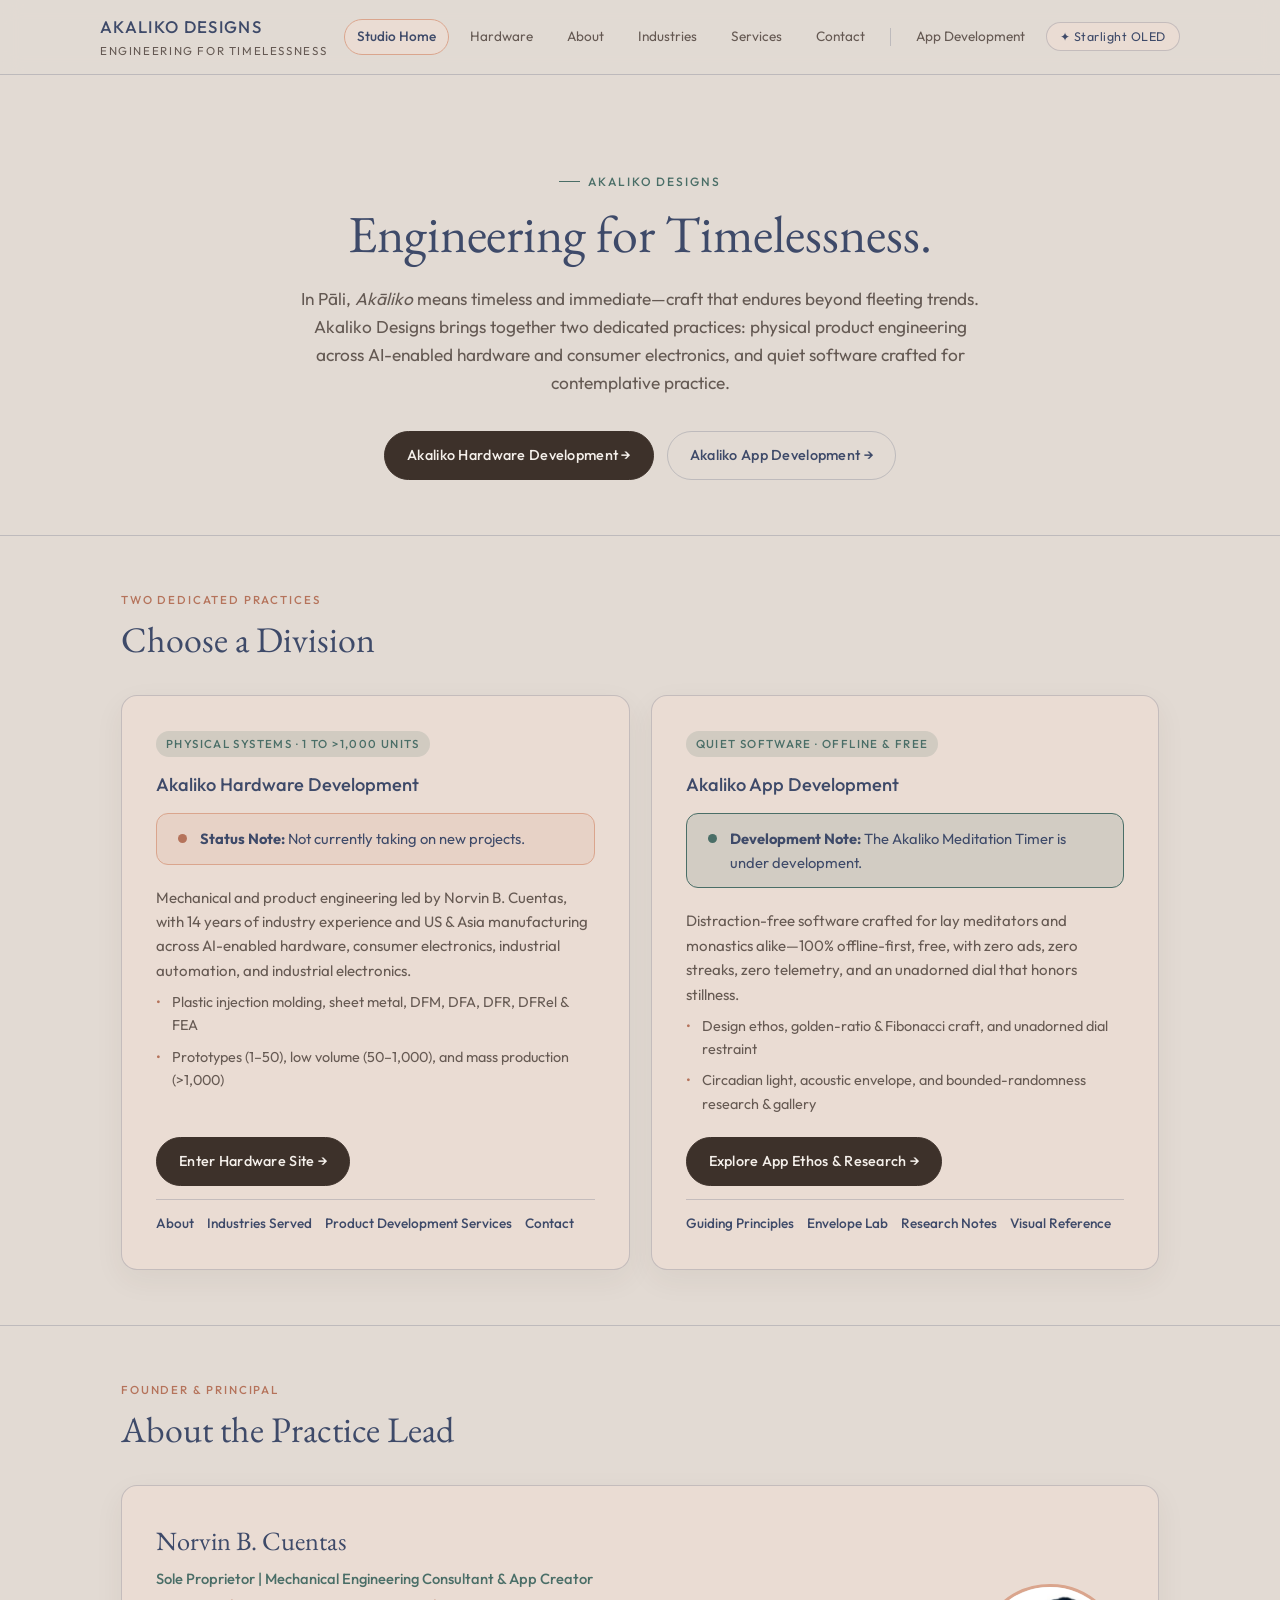
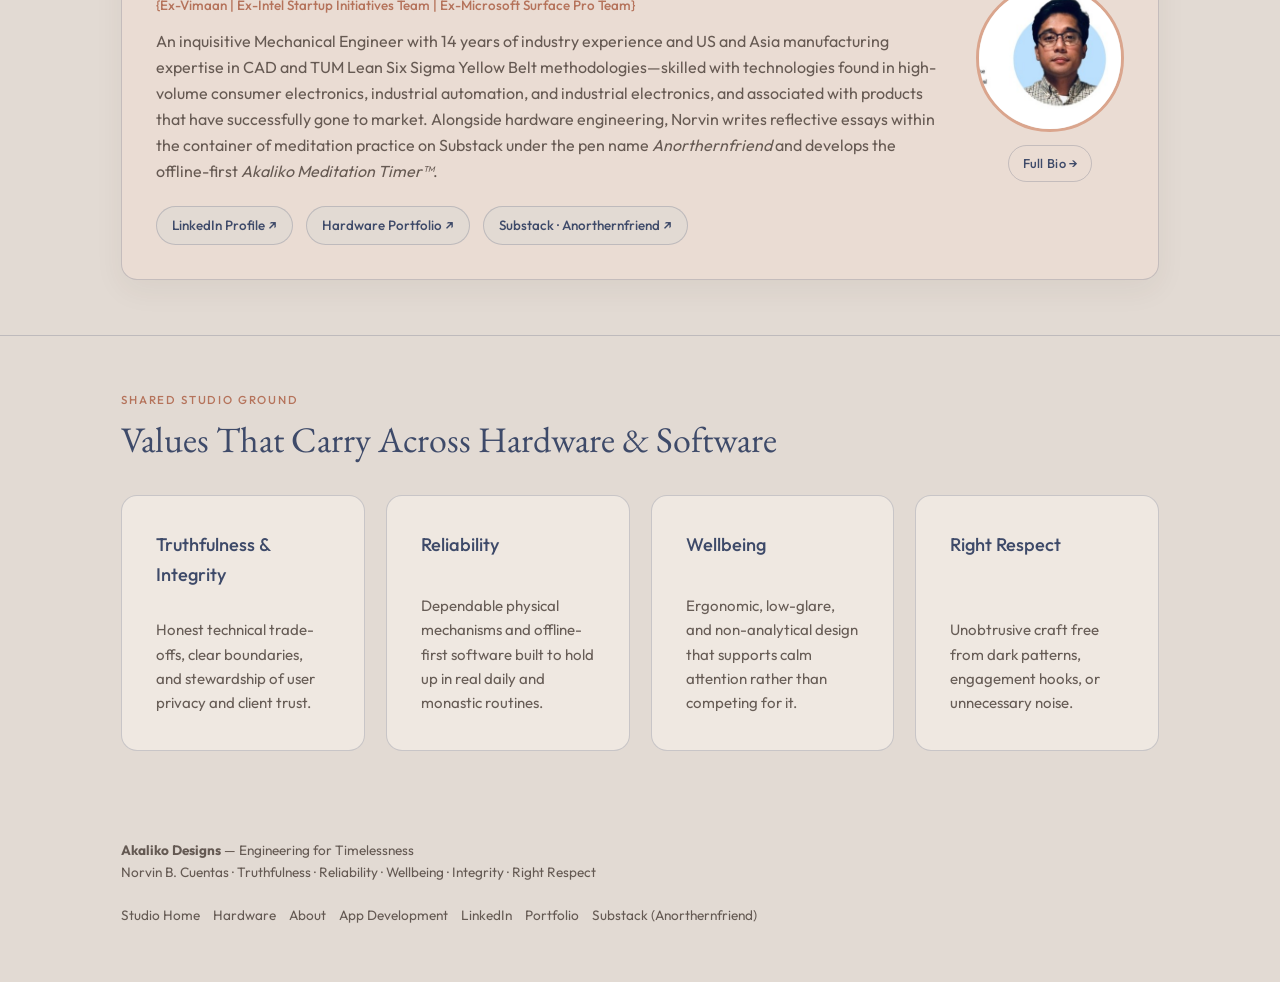
==== index.html @ cd1378cc "Initial Akaliko Designs website (v3)" ====
<!DOCTYPE html>
<html lang="en">
<head>
  <meta charset="UTF-8">
  <meta name="viewport" content="width=device-width, initial-scale=1.0">
  <title>Akaliko Designs — Engineering for Timelessness</title>
  <meta name="description" content="Akaliko Designs studio gateway by Norvin B. Cuentas: Hardware Development (not currently taking on new projects) and App Development (the Akaliko Meditation Timer is under development).">
  <link rel="preconnect" href="https://fonts.googleapis.com">
  <link rel="preconnect" href="https://fonts.gstatic.com" crossorigin>
  <link href="https://fonts.googleapis.com/css2?family=EB+Garamond:ital,wght@0,400;0,500;1,400&family=Outfit:wght@300;400;500;600&display=swap" rel="stylesheet">
  <style>
/* Akaliko Designs — Unified Stylesheet (Zion & Patagonia + Starlight OLED) */
:root {
  --phi: 1.618;
  --s1: 8px;
  --s2: 13px;
  --s3: 21px;
  --s4: 34px;
  --s5: 55px;
  --s6: 89px;
  --bg: #E2DAD3;
  --surface: #EADCD3;
  --surface-alt: #EFE8E1;
  --fg: #3D312A;
  --ink: #3E4A69;
  --muted: rgba(61, 49, 42, 0.76);
  --line: rgba(62, 74, 105, 0.22);
  --accent-warm: #DAA58D;
  --accent-warm-deep: #B5735B;
  --accent-cool: #4A6E67;
  --accent-cool-soft: #8BC7BD;
  --btn-bg: #3D312A;
  --btn-fg: #F4EFEA;
  --shadow: 0 10px 30px rgba(61, 49, 42, 0.06);
  --font-sans: "Outfit", -apple-system, BlinkMacSystemFont, "Segoe UI", Roboto, sans-serif;
  --font-serif: "EB Garamond", Georgia, serif;
}

html[data-theme="starlight"] {
  --bg: #000000;
  --surface: #0A0A0A;
  --surface-alt: #111111;
  --fg: #D8D8D8;
  --ink: #F2F2F2;
  --muted: #9A9A9A;
  --line: #262626;
  --accent-warm: #DAA58D;
  --accent-warm-deep: #E6B5A0;
  --accent-cool: #8BC7BD;
  --accent-cool-soft: #8BC7BD;
  --btn-bg: #F2F2F2;
  --btn-fg: #000000;
  --shadow: 0 10px 30px rgba(0, 0, 0, 0.65);
}

* { box-sizing: border-box; }
html { scroll-behavior: smooth; }
body {
  margin: 0;
  background: var(--bg);
  color: var(--fg);
  font-family: var(--font-sans);
  line-height: 1.618;
  transition: background-color 0.35s ease, color 0.35s ease;
  -webkit-font-smoothing: antialiased;
}

a { color: inherit; text-decoration: none; }

.container {
  max-width: 1080px;
  margin: 0 auto;
  padding: 0 var(--s3);
}

header.site-header {
  position: sticky;
  top: 0;
  z-index: 50;
  background: color-mix(in srgb, var(--bg) 90%, transparent);
  backdrop-filter: blur(10px);
  border-bottom: 1px solid var(--line);
}

.header-inner {
  display: flex;
  flex-wrap: wrap;
  align-items: center;
  justify-content: space-between;
  gap: var(--s2);
  padding: var(--s2) 0;
}

.brand-group {
  display: flex;
  flex-direction: column;
  gap: 2px;
}

.brand-title {
  font-size: 1.05rem;
  font-weight: 500;
  letter-spacing: 0.08em;
  text-transform: uppercase;
  color: var(--ink);
}

.brand-sub {
  font-size: 0.72rem;
  letter-spacing: 0.14em;
  text-transform: uppercase;
  color: var(--muted);
}

nav.primary-nav {
  display: flex;
  flex-wrap: wrap;
  align-items: center;
  gap: var(--s1);
}

nav.primary-nav a {
  font-size: 0.85rem;
  padding: 6px 12px;
  border-radius: 999px;
  color: var(--muted);
  border: 1px solid transparent;
  transition: all 0.2s ease;
}

nav.primary-nav a:hover {
  color: var(--ink);
  border-color: var(--line);
}

nav.primary-nav a.active {
  color: var(--ink);
  background: var(--surface);
  border-color: var(--accent-warm);
  font-weight: 500;
}

.nav-divider {
  width: 1px;
  height: 18px;
  background: var(--line);
  margin: 0 4px;
}

.theme-toggle {
  display: inline-flex;
  align-items: center;
  gap: 6px;
  background: var(--surface);
  color: var(--ink);
  border: 1px solid var(--line);
  border-radius: 999px;
  padding: 6px 13px;
  font-family: inherit;
  font-size: 0.78rem;
  letter-spacing: 0.04em;
  cursor: pointer;
  transition: border-color 0.2s ease, background-color 0.2s ease;
}

.theme-toggle:hover {
  border-color: var(--accent-warm);
}

.status-banner {
  display: flex;
  align-items: flex-start;
  gap: var(--s2);
  padding: var(--s2) var(--s3);
  border-radius: 12px;
  background: color-mix(in srgb, var(--accent-warm) 18%, var(--surface));
  border: 1px solid var(--accent-warm);
  color: var(--ink);
  font-size: 0.92rem;
  margin-bottom: var(--s3);
}

.status-banner.cool {
  background: color-mix(in srgb, var(--accent-cool) 15%, var(--surface));
  border-color: var(--accent-cool);
}

.status-dot {
  width: 9px;
  height: 9px;
  border-radius: 50%;
  background: var(--accent-warm-deep);
  margin-top: 7px;
  flex: 0 0 auto;
}

.status-banner.cool .status-dot {
  background: var(--accent-cool);
}

.hero {
  padding: var(--s5) 0 var(--s4);
  border-bottom: 1px solid var(--line);
}

.hero-centered {
  padding: var(--s6) 0 var(--s5);
  border-bottom: 1px solid var(--line);
  text-align: center;
}

.hero-centered .eyebrow { justify-content: center; }
.hero-centered h1 { margin-left: auto; margin-right: auto; max-width: 24ch; }
.hero-centered .lead { margin-left: auto; margin-right: auto; }
.hero-centered .cta-row { justify-content: center; }

.eyebrow {
  display: inline-flex;
  align-items: center;
  gap: 8px;
  font-size: 0.75rem;
  letter-spacing: 0.16em;
  text-transform: uppercase;
  color: var(--accent-cool);
  margin-bottom: var(--s2);
  font-weight: 500;
}

.eyebrow::before {
  content: "";
  width: 21px;
  height: 1px;
  background: var(--accent-cool);
}

h1 {
  font-family: var(--font-serif);
  font-weight: 400;
  font-size: clamp(2.1rem, 4.4vw, 3.25rem);
  line-height: 1.15;
  color: var(--ink);
  margin: 0 0 var(--s3);
  max-width: 22ch;
}

.lead {
  font-size: 1.08rem;
  color: var(--muted);
  max-width: 64ch;
  margin: 0 0 var(--s4);
}

.cta-row {
  display: flex;
  flex-wrap: wrap;
  gap: var(--s2);
  align-items: center;
}

.btn {
  display: inline-flex;
  align-items: center;
  gap: 8px;
  padding: 12px 22px;
  border-radius: 999px;
  font-size: 0.9rem;
  font-weight: 500;
  letter-spacing: 0.02em;
  border: 1px solid var(--btn-bg);
  background: var(--btn-bg);
  color: var(--btn-fg);
  cursor: pointer;
  transition: transform 0.15s ease, opacity 0.2s ease;
}

.btn:hover { opacity: 0.9; transform: translateY(-1px); }

.btn.secondary {
  background: transparent;
  color: var(--ink);
  border-color: var(--line);
}

.btn.secondary:hover {
  border-color: var(--accent-warm);
  background: var(--surface);
}

.btn.small {
  padding: 7px 14px;
  font-size: 0.8rem;
}

section.band {
  padding: var(--s5) 0;
  border-bottom: 1px solid var(--line);
}

.section-header {
  display: flex;
  flex-direction: column;
  gap: var(--s1);
  margin-bottom: var(--s4);
}

.section-kicker {
  font-size: 0.72rem;
  letter-spacing: 0.16em;
  text-transform: uppercase;
  color: var(--accent-warm-deep);
  font-weight: 500;
}

h2 {
  font-family: var(--font-serif);
  font-weight: 400;
  font-size: clamp(1.65rem, 3vw, 2.25rem);
  line-height: 1.2;
  color: var(--ink);
  margin: 0;
}

h3 {
  font-size: 1.14rem;
  font-weight: 500;
  color: var(--ink);
  margin: 0 0 var(--s1);
}

.grid-2 { display: grid; grid-template-columns: repeat(auto-fit, minmax(300px, 1fr)); gap: var(--s3); }
.grid-3 { display: grid; grid-template-columns: repeat(auto-fit, minmax(260px, 1fr)); gap: var(--s3); }
.grid-4 { display: grid; grid-template-columns: repeat(auto-fit, minmax(220px, 1fr)); gap: var(--s3); }

.card {
  background: var(--surface);
  border: 1px solid var(--line);
  border-radius: 16px;
  padding: var(--s4);
  box-shadow: var(--shadow);
  display: flex;
  flex-direction: column;
  justify-content: space-between;
  gap: var(--s3);
}

.card.subtle {
  background: var(--surface-alt);
  box-shadow: none;
}

.card p {
  margin: 0;
  color: var(--muted);
  font-size: 0.94rem;
}

.card-links {
  display: flex;
  flex-wrap: wrap;
  gap: var(--s2);
  padding-top: var(--s2);
  border-top: 1px solid var(--line);
  font-size: 0.85rem;
}

.card-links a {
  color: var(--ink);
  font-weight: 500;
}

.card-links a:hover {
  color: var(--accent-warm-deep);
  text-decoration: underline;
  text-underline-offset: 3px;
}

.filter-bar {
  display: flex;
  flex-wrap: wrap;
  gap: var(--s1);
  margin-bottom: var(--s3);
}

.filter-btn {
  background: var(--surface);
  color: var(--muted);
  border: 1px solid var(--line);
  border-radius: 999px;
  padding: 7px 15px;
  font-family: inherit;
  font-size: 0.82rem;
  cursor: pointer;
  transition: all 0.2s ease;
}

.filter-btn.active, .filter-btn:hover {
  color: var(--ink);
  border-color: var(--accent-warm);
  background: var(--surface-alt);
  font-weight: 500;
}

.research-card[hidden] { display: none; }

.research-meta {
  font-size: 0.75rem;
  letter-spacing: 0.08em;
  text-transform: uppercase;
  color: var(--accent-cool);
  font-weight: 500;
  margin-bottom: 4px;
}

.caveat-box {
  margin-top: var(--s2);
  padding: var(--s2);
  border-radius: 10px;
  background: var(--bg);
  border-left: 3px solid var(--accent-warm-deep);
  font-size: 0.84rem;
  color: var(--muted);
}

.lab-panel {
  background: var(--surface);
  border: 1px solid var(--line);
  border-radius: 16px;
  padding: var(--s4);
  box-shadow: var(--shadow);
}

.lab-controls {
  display: flex;
  flex-wrap: wrap;
  gap: var(--s2);
  align-items: center;
  justify-content: space-between;
  margin-bottom: var(--s3);
}

.strike-bars {
  display: grid;
  grid-template-columns: repeat(auto-fit, minmax(36px, 1fr));
  gap: 10px;
  align-items: end;
  min-height: 170px;
  padding: var(--s3);
  border-radius: 12px;
  background: var(--bg);
  border: 1px solid var(--line);
}

.strike-col {
  display: flex;
  flex-direction: column;
  align-items: center;
  gap: 6px;
  height: 100%;
  justify-content: flex-end;
}

.strike-bar {
  width: 100%;
  max-width: 34px;
  border-radius: 8px 8px 3px 3px;
  background: linear-gradient(180deg, var(--accent-warm-deep), var(--accent-cool));
  transition: height 0.3s ease;
  min-height: 6px;
}

.strike-val { font-size: 0.72rem; font-variant-numeric: tabular-nums; color: var(--ink); }
.strike-lbl { font-size: 0.68rem; color: var(--muted); }

.gallery-card {
  background: var(--surface);
  border: 1px solid var(--line);
  border-radius: 16px;
  padding: var(--s3);
  display: flex;
  flex-direction: column;
  gap: var(--s2);
}

.frame-box {
  position: relative;
  width: 100%;
  border-radius: 12px;
  overflow: hidden;
  border: 1px solid var(--line);
  background: var(--bg);
  cursor: pointer;
}

.frame-portrait { aspect-ratio: 9 / 14; max-height: 360px; }
.frame-wide { aspect-ratio: 16 / 10; }
.frame-box img, .frame-box svg { width: 100%; height: 100%; object-fit: cover; display: block; }

.lightbox {
  position: fixed;
  inset: 0;
  background: rgba(0, 0, 0, 0.82);
  display: none;
  align-items: center;
  justify-content: center;
  padding: var(--s3);
  z-index: 100;
}

.lightbox.open { display: flex; }

.lightbox-inner {
  background: var(--surface);
  color: var(--fg);
  border: 1px solid var(--line);
  border-radius: 16px;
  max-width: 780px;
  width: 100%;
  padding: var(--s3);
  display: flex;
  flex-direction: column;
  gap: var(--s2);
}

.tier-badge {
  display: inline-block;
  font-size: 0.72rem;
  letter-spacing: 0.12em;
  text-transform: uppercase;
  padding: 4px 10px;
  border-radius: 999px;
  background: color-mix(in srgb, var(--accent-cool) 16%, transparent);
  color: var(--accent-cool);
  font-weight: 500;
  width: fit-content;
}

.tier-metric { font-family: var(--font-serif); font-size: 1.75rem; color: var(--ink); line-height: 1.2; }
.tier-timeline { font-size: 0.84rem; color: var(--accent-warm-deep); font-weight: 500; }

ul.clean-list {
  list-style: none;
  padding: 0;
  margin: var(--s1) 0 0;
  display: flex;
  flex-direction: column;
  gap: 8px;
}

ul.clean-list li {
  font-size: 0.9rem;
  color: var(--muted);
  padding-left: 16px;
  position: relative;
}

ul.clean-list li::before {
  content: "•";
  position: absolute;
  left: 0;
  color: var(--accent-warm-deep);
}

.form-grid {
  display: grid;
  grid-template-columns: repeat(auto-fit, minmax(220px, 1fr));
  gap: var(--s2);
}

.field { display: flex; flex-direction: column; gap: 6px; }
.field.full { grid-column: 1 / -1; }
label { font-size: 0.82rem; font-weight: 500; color: var(--ink); }

input, select, textarea {
  width: 100%;
  background: var(--bg);
  color: var(--fg);
  border: 1px solid var(--line);
  border-radius: 10px;
  padding: 11px 13px;
  font-family: inherit;
  font-size: 0.94rem;
  transition: border-color 0.2s ease;
}

input:focus, select:focus, textarea:focus {
  outline: none;
  border-color: var(--accent-cool);
}

footer.site-footer {
  padding: var(--s4) 0 var(--s5);
  color: var(--muted);
  font-size: 0.85rem;
}

.footer-inner {
  display: flex;
  flex-wrap: wrap;
  justify-content: space-between;
  align-items: center;
  gap: var(--s3);
}

.footer-links {
  display: flex;
  flex-wrap: wrap;
  gap: var(--s2);
}

.footer-links a:hover { color: var(--ink); }

@media (max-width: 720px) {
  .header-inner { flex-direction: column; align-items: flex-start; }
  .nav-divider { display: none; }
}


/* Founder / Principal Bio Strip */
.founder-card {
  display: grid;
  grid-template-columns: minmax(0, 1.55fr) auto;
  gap: var(--s4);
  align-items: center;
  background: var(--surface);
  border: 1px solid var(--line);
  border-radius: 16px;
  padding: var(--s4);
  box-shadow: var(--shadow);
}
.founder-role {
  font-size: 0.92rem;
  font-weight: 500;
  color: var(--accent-cool);
  margin-bottom: 4px;
}
.founder-affil {
  font-size: 0.84rem;
  color: var(--accent-warm-deep);
  margin-bottom: var(--s2);
  font-weight: 500;
}
.founder-portrait-wrap {
  display: flex;
  flex-direction: column;
  align-items: center;
  gap: var(--s2);
}
.founder-portrait {
  width: 148px;
  height: 148px;
  border-radius: 50%;
  object-fit: cover;
  border: 3px solid var(--accent-warm);
  background: var(--surface-alt);
}
.portrait-placeholder {
  width: 148px;
  height: 148px;
  border-radius: 50%;
  border: 2px dashed var(--line);
  background: var(--surface-alt);
  display: flex;
  align-items: center;
  justify-content: center;
  text-align: center;
  padding: 12px;
  font-size: 0.76rem;
  color: var(--muted);
}
@media (max-width: 720px) {
  .founder-card { grid-template-columns: 1fr; text-align: center; }
  .founder-portrait-wrap { justify-self: center; }
}


/* Principal / Founder Bio & External Profile Links */
.bio-links {
  display: flex;
  flex-wrap: wrap;
  gap: var(--s2);
  margin-top: var(--s3);
}
.bio-link-btn {
  display: inline-flex;
  align-items: center;
  gap: 7px;
  padding: 8px 15px;
  border-radius: 999px;
  font-size: 0.84rem;
  font-weight: 500;
  background: var(--bg);
  color: var(--ink);
  border: 1px solid var(--line);
  transition: border-color 0.2s ease, transform 0.15s ease;
}
.bio-link-btn:hover {
  border-color: var(--accent-warm-deep);
  transform: translateY(-1px);
}
.studio-bio-panel {
  display: grid;
  grid-template-columns: minmax(0, 1.618fr) auto;
  gap: var(--s4);
  align-items: center;
  background: var(--surface);
  border: 1px solid var(--line);
  border-radius: 16px;
  padding: var(--s4);
  box-shadow: var(--shadow);
}
@media (max-width: 720px) {
  .studio-bio-panel { grid-template-columns: 1fr; text-align: center; }
  .bio-links { justify-content: center; }
}

  </style>
  <script>
(function () {
  const root = document.documentElement;
  const saved = localStorage.getItem('akaliko_site_theme');
  if (saved === 'starlight') root.setAttribute('data-theme', 'starlight');
  window.addEventListener('DOMContentLoaded', () => {
    const btn = document.getElementById('themeToggle');
    if (!btn) return;
    const syncLabel = () => {
      const dark = root.getAttribute('data-theme') === 'starlight';
      btn.textContent = dark ? '☀ Zion & Patagonia' : '✦ Starlight OLED';
      btn.setAttribute('aria-pressed', dark ? 'true' : 'false');
    };
    syncLabel();
    btn.addEventListener('click', () => {
      const next = root.getAttribute('data-theme') === 'starlight' ? 'zion' : 'starlight';
      if (next === 'starlight') root.setAttribute('data-theme', 'starlight');
      else root.removeAttribute('data-theme');
      localStorage.setItem('akaliko_site_theme', next);
      syncLabel();
    });
  });
})();
  </script>
</head>
<body>
  <header class="site-header">
    <div class="container header-inner">
      <a href="index.html" class="brand-group">
        <span class="brand-title">Akaliko Designs</span>
        <span class="brand-sub">Engineering for Timelessness</span>
      </a>
      <nav class="primary-nav" aria-label="Main site navigation">
        <a href="index.html" class="active">Studio Home</a>
        <a href="hardware.html">Hardware</a>
        <a href="about.html">About</a>
        <a href="industries.html">Industries</a>
        <a href="services.html">Services</a>
        <a href="contact.html">Contact</a>
        <span class="nav-divider" aria-hidden="true"></span>
        <a href="meditation-timer.html">App Development</a>
        <button type="button" id="themeToggle" class="theme-toggle">✦ Starlight OLED</button>
      </nav>
    </div>
  </header>

  <main>
    <section class="hero-centered">
      <div class="container">
        <div class="eyebrow">Akaliko Designs</div>
        <h1>Engineering for Timelessness.</h1>
        <p class="lead">
          In Pāli, <em>Akāliko</em> means timeless and immediate—craft that endures beyond fleeting trends. Akaliko Designs brings together two dedicated practices: physical product engineering across AI-enabled hardware and consumer electronics, and quiet software crafted for contemplative practice.
        </p>
        <div class="cta-row">
          <a href="hardware.html" class="btn">Akaliko Hardware Development →</a>
          <a href="meditation-timer.html" class="btn secondary">Akaliko App Development →</a>
        </div>
      </div>
    </section>

    <section class="band">
      <div class="container">
        <div class="section-header">
          <span class="section-kicker">Two Dedicated Practices</span>
          <h2>Choose a Division</h2>
        </div>
        <div class="grid-2">
          <article class="card">
            <div>
              <span class="tier-badge">Physical Systems · 1 to &gt;1,000 Units</span>
              <h3 style="margin-top:var(--s2)">Akaliko Hardware Development</h3>
              <div class="status-banner" role="status" style="margin-top:var(--s2)">
                <span class="status-dot" aria-hidden="true"></span>
                <div><strong>Status Note:</strong> Not currently taking on new projects.</div>
              </div>
              <p>
                Mechanical and product engineering led by Norvin B. Cuentas, with 14 years of industry experience and US &amp; Asia manufacturing across AI-enabled hardware, consumer electronics, industrial automation, and industrial electronics.
              </p>
              <ul class="clean-list">
                <li>Plastic injection molding, sheet metal, DFM, DFA, DFR, DFRel &amp; FEA</li>
                <li>Prototypes (1–50), low volume (50–1,000), and mass production (&gt;1,000)</li>
              </ul>
            </div>
            <div>
              <div class="cta-row" style="margin-bottom:var(--s2)">
                <a href="hardware.html" class="btn">Enter Hardware Site →</a>
              </div>
              <div class="card-links">
                <a href="about.html">About</a>
                <a href="industries.html">Industries Served</a>
                <a href="services.html">Product Development Services</a>
                <a href="contact.html">Contact</a>
              </div>
            </div>
          </article>

          <article class="card">
            <div>
              <span class="tier-badge">Quiet Software · Offline &amp; Free</span>
              <h3 style="margin-top:var(--s2)">Akaliko App Development</h3>
              <div class="status-banner cool" role="status" style="margin-top:var(--s2)">
                <span class="status-dot" aria-hidden="true"></span>
                <div><strong>Development Note:</strong> The Akaliko Meditation Timer is under development.</div>
              </div>
              <p>
                Distraction-free software crafted for lay meditators and monastics alike—100% offline-first, free, with zero ads, zero streaks, zero telemetry, and an unadorned dial that honors stillness.
              </p>
              <ul class="clean-list">
                <li>Design ethos, golden-ratio &amp; Fibonacci craft, and unadorned dial restraint</li>
                <li>Circadian light, acoustic envelope, and bounded-randomness research &amp; gallery</li>
              </ul>
            </div>
            <div>
              <div class="cta-row" style="margin-bottom:var(--s2)">
                <a href="meditation-timer.html" class="btn">Explore App Ethos &amp; Research →</a>
              </div>
              <div class="card-links">
                <a href="meditation-timer.html#ethos">Guiding Principles</a>
                <a href="meditation-timer.html#envelope-lab">Envelope Lab</a>
                <a href="meditation-timer.html#research">Research Notes</a>
                <a href="meditation-timer.html#gallery">Visual Reference</a>
              </div>
            </div>
          </article>
        </div>
      </div>
    </section>

    <section class="band">
      <div class="container">
        <div class="section-header">
          <span class="section-kicker">Founder &amp; Principal</span>
          <h2>About the Practice Lead</h2>
        </div>
        <div class="studio-bio-panel">
          <div>
            <h3 style="font-family:var(--font-serif);font-size:1.65rem;font-weight:400;margin-bottom:4px">Norvin B. Cuentas</h3>
            <div class="founder-role">Sole Proprietor | Mechanical Engineering Consultant &amp; App Creator</div>
            <div class="founder-affil">{Ex-Vimaan | Ex-Intel Startup Initiatives Team | Ex-Microsoft Surface Pro Team}</div>
            <p style="color:var(--muted);margin:0">
              An inquisitive Mechanical Engineer with 14 years of industry experience and US and Asia manufacturing expertise in CAD and TUM Lean Six Sigma Yellow Belt methodologies—skilled with technologies found in high-volume consumer electronics, industrial automation, and industrial electronics, and associated with products that have successfully gone to market. Alongside hardware engineering, Norvin writes reflective essays within the container of meditation practice on Substack under the pen name <em>Anorthernfriend</em> and develops the offline-first <em>Akaliko Meditation Timer™</em>.
            </p>
            <div class="bio-links">
              <a href="https://www.linkedin.com/in/norvincuentas" target="_blank" rel="noopener" class="bio-link-btn">LinkedIn Profile ↗</a>
              <a href="https://www.akalikodesigns.com/portfolio" target="_blank" rel="noopener" class="bio-link-btn">Hardware Portfolio ↗</a>
              <a href="https://anorthernfriend.substack.com/" target="_blank" rel="noopener" class="bio-link-btn">Substack · Anorthernfriend ↗</a>
            </div>
          </div>
          <div class="founder-portrait-wrap">
            <img src="[data-uri]" alt="Portrait of Norvin B. Cuentas" class="founder-portrait" onerror="this.style.display='none'; this.nextElementSibling.style.display='flex';">
            <div class="portrait-placeholder" style="display:none">
              <div><strong>Norvin B. Cuentas</strong><br><code>assets/norvin-cuentas.jpg</code></div>
            </div>
            <a href="about.html" class="btn small secondary">Full Bio →</a>
          </div>
        </div>
      </div>
    </section>

    <section class="band" style="border-bottom:none">
      <div class="container">
        <div class="section-header">
          <span class="section-kicker">Shared Studio Ground</span>
          <h2>Values That Carry Across Hardware &amp; Software</h2>
        </div>
        <div class="grid-4">
          <article class="card subtle">
            <h3>Truthfulness &amp; Integrity</h3>
            <p>Honest technical trade-offs, clear boundaries, and stewardship of user privacy and client trust.</p>
          </article>
          <article class="card subtle">
            <h3>Reliability</h3>
            <p>Dependable physical mechanisms and offline-first software built to hold up in real daily and monastic routines.</p>
          </article>
          <article class="card subtle">
            <h3>Wellbeing</h3>
            <p>Ergonomic, low-glare, and non-analytical design that supports calm attention rather than competing for it.</p>
          </article>
          <article class="card subtle">
            <h3>Right Respect</h3>
            <p>Unobtrusive craft free from dark patterns, engagement hooks, or unnecessary noise.</p>
          </article>
        </div>
      </div>
    </section>
  </main>

  <footer class="site-footer">
    <div class="container footer-inner">
      <div>
        <strong>Akaliko Designs</strong> — Engineering for Timelessness<br>
        <span>Norvin B. Cuentas · Truthfulness · Reliability · Wellbeing · Integrity · Right Respect</span>
      </div>
      <div class="footer-links">
        <a href="index.html">Studio Home</a>
        <a href="hardware.html">Hardware</a>
        <a href="about.html">About</a>
        <a href="meditation-timer.html">App Development</a>
        <a href="https://www.linkedin.com/in/norvincuentas" target="_blank" rel="noopener">LinkedIn</a>
        <a href="https://www.akalikodesigns.com/portfolio" target="_blank" rel="noopener">Portfolio</a>
        <a href="https://anorthernfriend.substack.com/" target="_blank" rel="noopener">Substack (Anorthernfriend)</a>
      </div>
    </div>
  </footer>

</body>
</html>
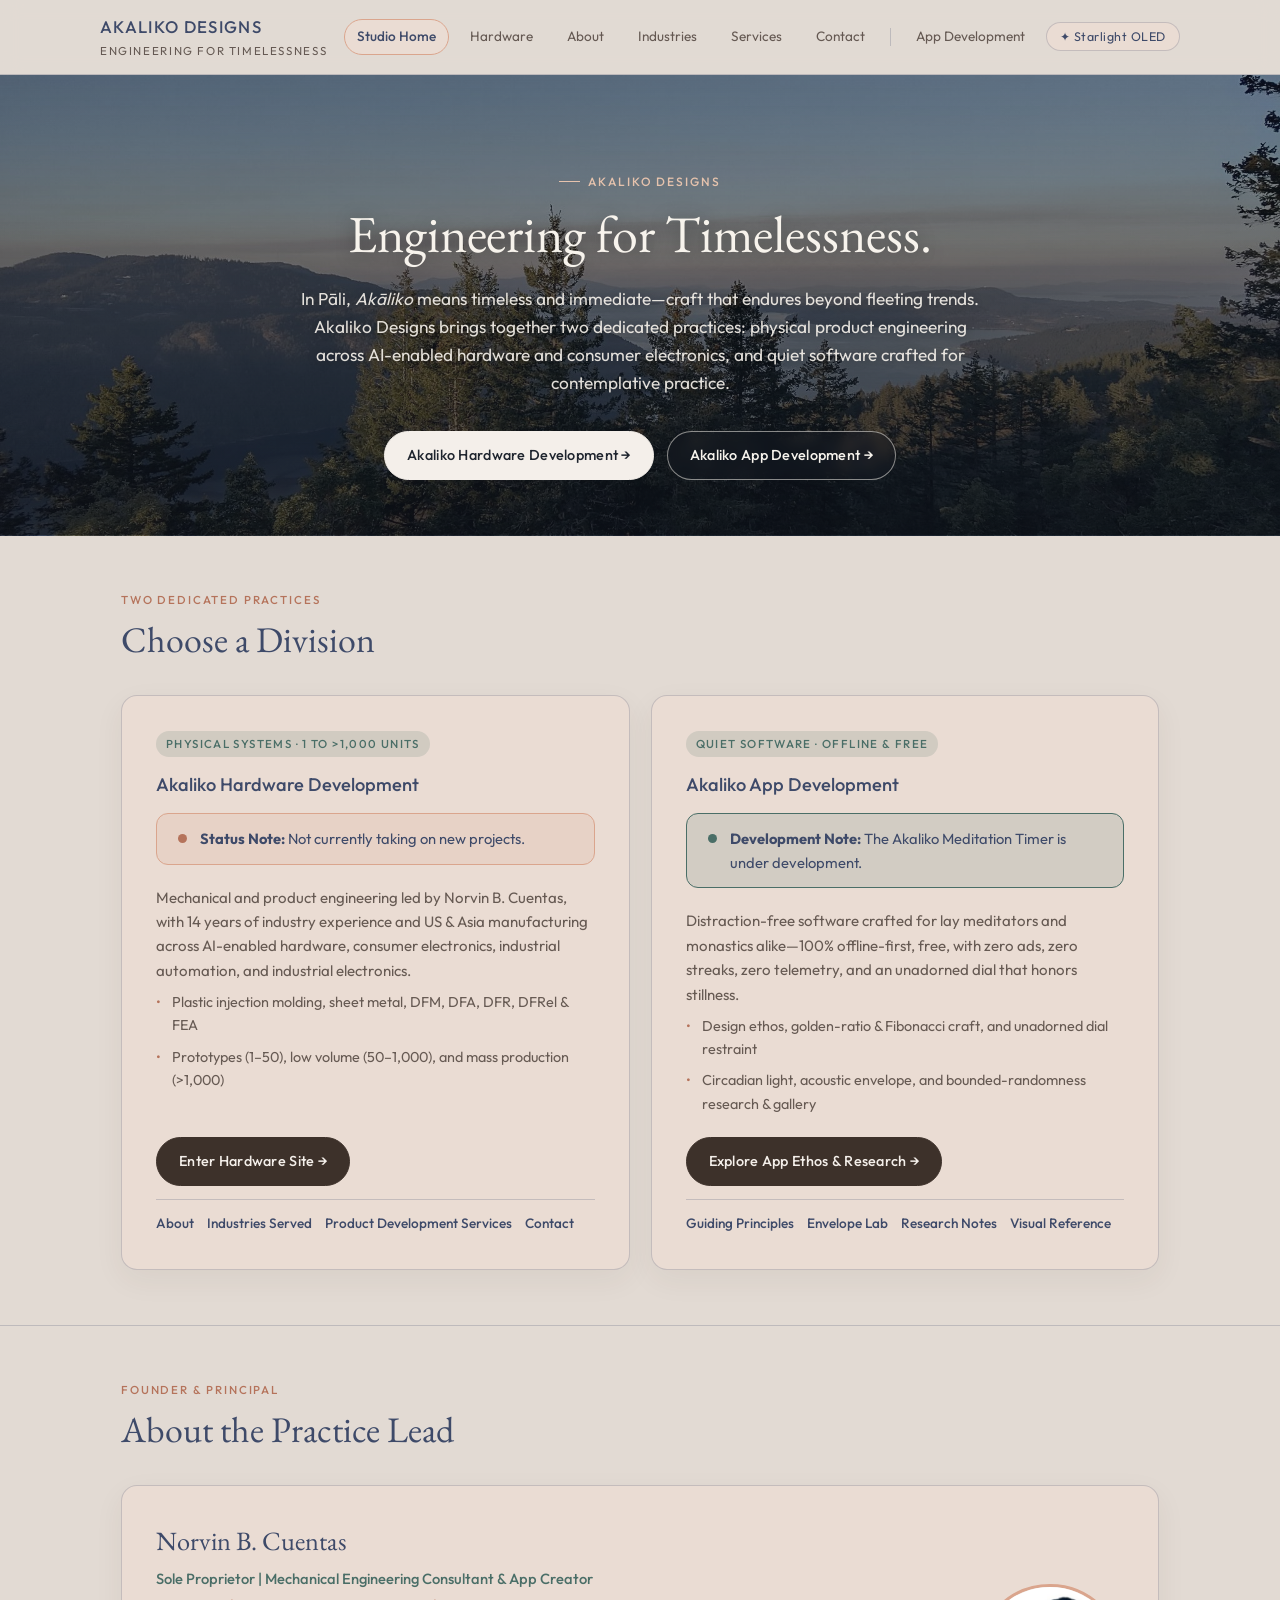
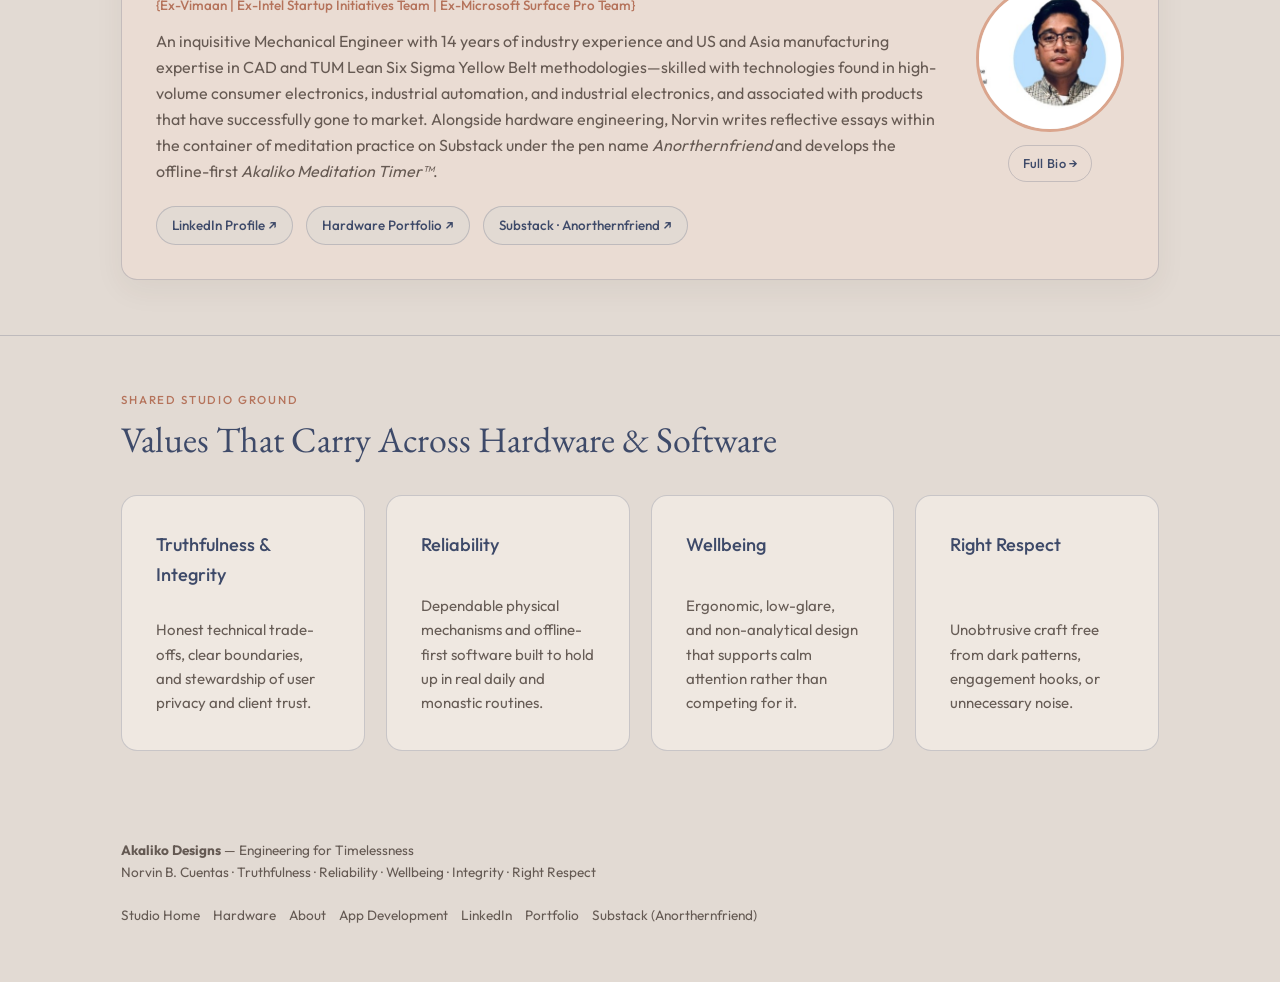
==== commit 0ffebc2c: "Add Evergreen & Islands Sunset Vista hero banner to index and hardware pages" ====
--- a/index.html
+++ b/index.html
@@ -213,6 +213,35 @@
 .hero-centered h1 { margin-left: auto; margin-right: auto; max-width: 24ch; }
 .hero-centered .lead { margin-left: auto; margin-right: auto; }
 .hero-centered .cta-row { justify-content: center; }
+
+.hero-vista {
+  position: relative;
+  background:
+    linear-gradient(180deg, rgba(18, 24, 34, 0.50) 0%, rgba(18, 24, 34, 0.62) 58%, rgba(14, 18, 26, 0.78) 100%),
+    url("assets/hero-evergreen-vista.jpg") center 46% / cover no-repeat;
+  color: #F7F3EC;
+  border-bottom: 1px solid var(--line);
+}
+html[data-theme="starlight"] .hero-vista {
+  background:
+    linear-gradient(180deg, rgba(0, 0, 0, 0.56) 0%, rgba(0, 0, 0, 0.68) 62%, rgba(0, 0, 0, 0.90) 100%),
+    url("assets/hero-evergreen-vista.jpg") center 46% / cover no-repeat;
+}
+.hero-vista .eyebrow { color: #E6C3AD; }
+.hero-vista .eyebrow::before { background: #E6C3AD; }
+.hero-vista h1 { color: #F7F3EC; text-shadow: 0 2px 18px rgba(0, 0, 0, 0.35); }
+.hero-vista .lead { color: rgba(247, 243, 236, 0.90); text-shadow: 0 1px 10px rgba(0, 0, 0, 0.30); }
+.hero-vista .btn { background: #F4EFEA; color: #1E242E; border-color: #F4EFEA; }
+.hero-vista .btn.secondary {
+  background: rgba(20, 25, 34, 0.42);
+  color: #F7F3EC;
+  border-color: rgba(247, 243, 236, 0.52);
+  backdrop-filter: blur(6px);
+}
+.hero-vista .btn.secondary:hover {
+  background: rgba(247, 243, 236, 0.18);
+  border-color: #F7F3EC;
+}
 
 .eyebrow {
   display: inline-flex;
@@ -761,7 +790,7 @@
   </header>
 
   <main>
-    <section class="hero-centered">
+    <section class="hero-centered hero-vista">
       <div class="container">
         <div class="eyebrow">Akaliko Designs</div>
         <h1>Engineering for Timelessness.</h1>
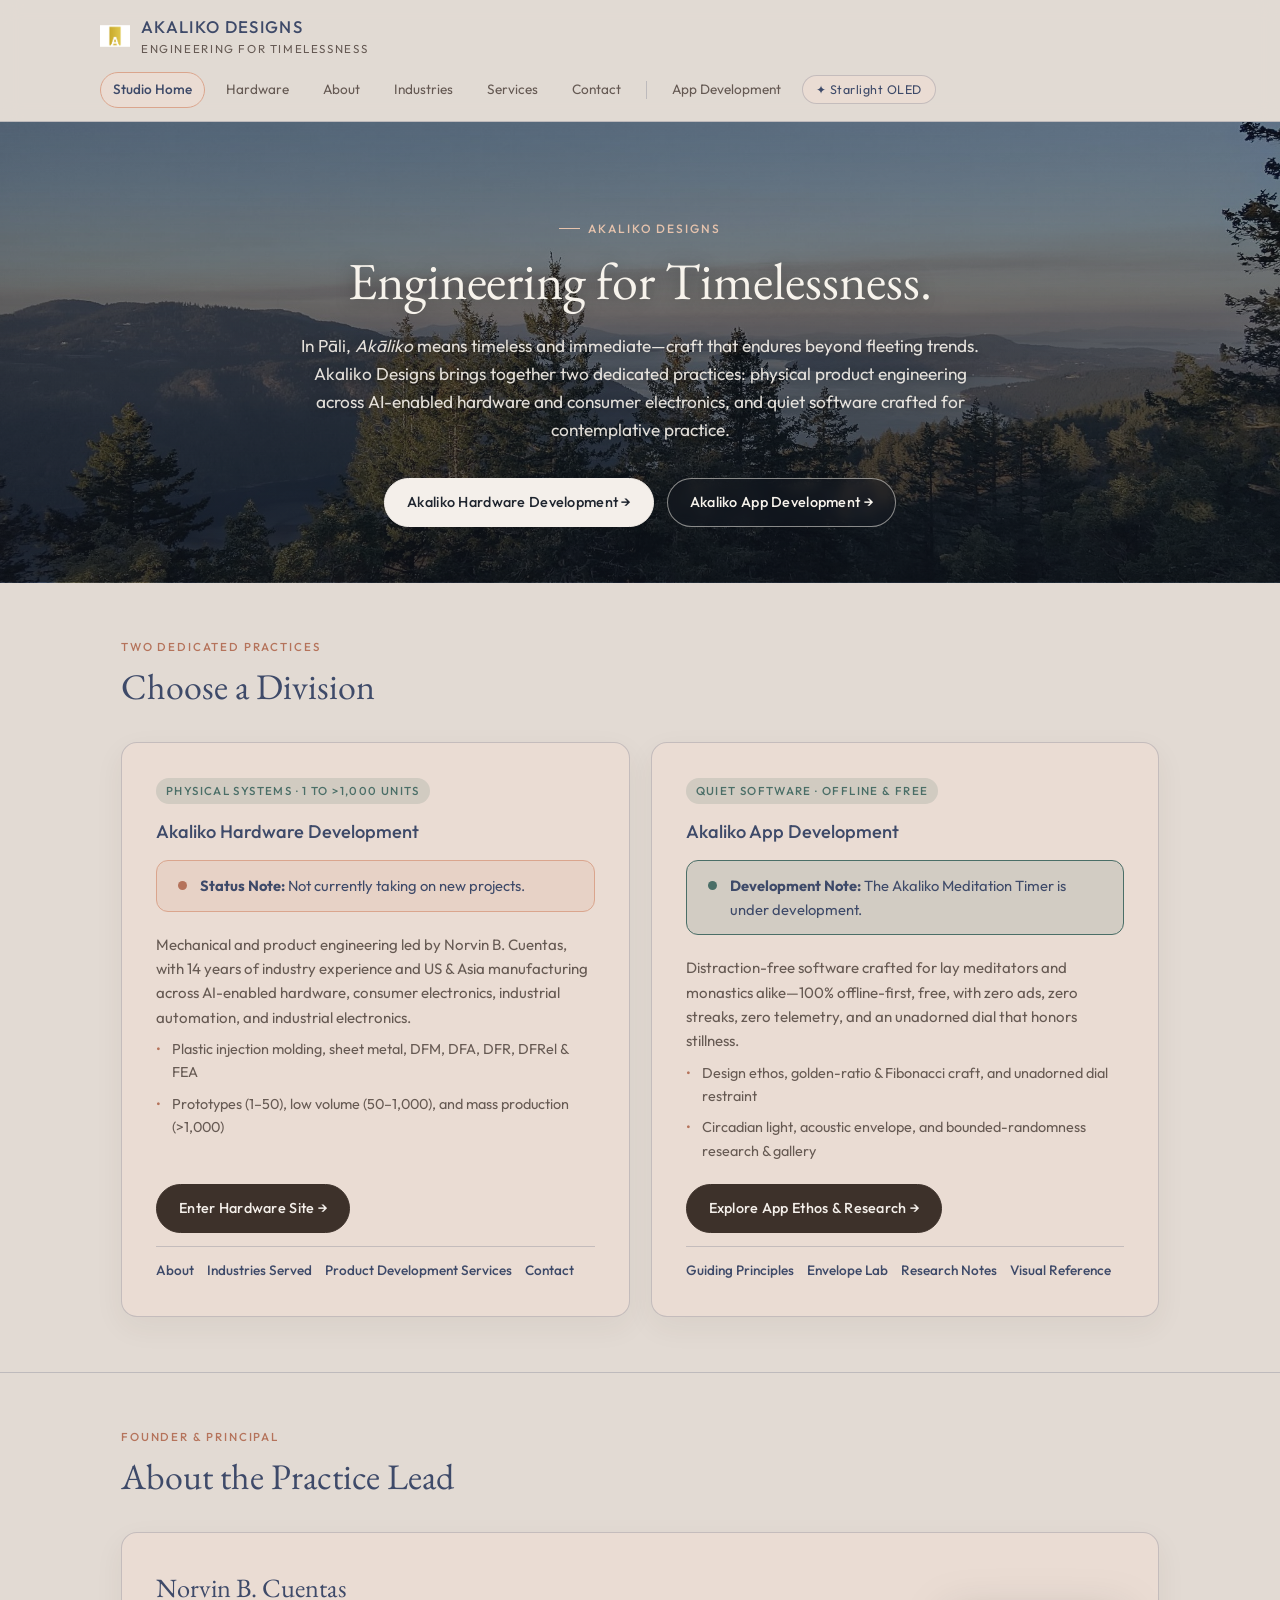
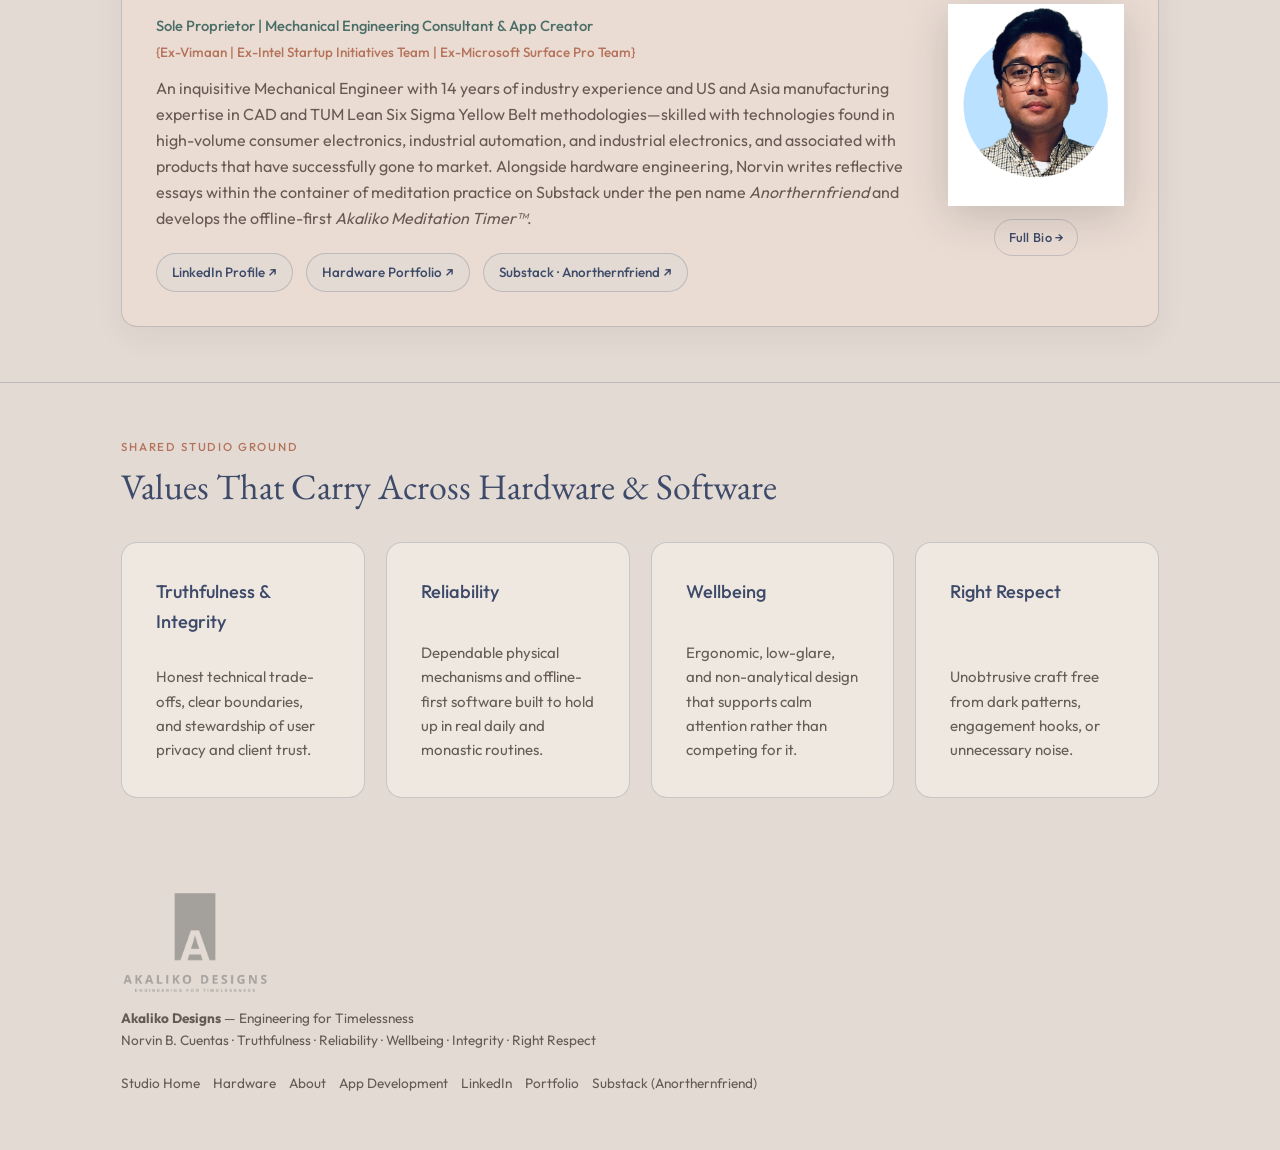
==== commit 642ace64: "Incorporate all akalikodesigns.com visuals across site (banners, gold mark, wordmark lockup, circula" ====
--- a/index.html
+++ b/index.html
@@ -3,6 +3,7 @@
 <head>
   <meta charset="UTF-8">
   <meta name="viewport" content="width=device-width, initial-scale=1.0">
+  <link rel="icon" type="image/png" href="assets/akaliko-mark-gold.png">
   <title>Akaliko Designs — Engineering for Timelessness</title>
   <meta name="description" content="Akaliko Designs studio gateway by Norvin B. Cuentas: Hardware Development (not currently taking on new projects) and App Development (the Akaliko Meditation Timer is under development).">
   <link rel="preconnect" href="https://fonts.googleapis.com">
@@ -742,6 +743,32 @@
   .bio-links { justify-content: center; }
 }
 
+
+/* Akaliko brand mark in header & wordmark lockup */
+.brand-group { display: inline-flex; flex-direction: row; align-items: center; gap: 11px; text-decoration: none; }
+.brand-mark { width: 30px; height: 30px; object-fit: contain; flex: 0 0 auto; display: block; }
+.brand-text { display: flex; flex-direction: column; }
+.footer-lockup { display: block; width: 148px; height: auto; margin-bottom: 10px; opacity: 0.88; filter: brightness(0.28); }
+html[data-theme="starlight"] .footer-lockup { filter: brightness(1.55); opacity: 0.92; }
+.founder-portrait-circle {
+  width: 176px; height: 202px; object-fit: contain; display: block;
+  background: transparent; border: none; border-radius: 0;
+  filter: drop-shadow(0 10px 22px rgba(24, 28, 36, 0.18));
+}
+.client-card {
+  display: grid; grid-template-columns: auto 1fr; gap: var(--s4); align-items: center;
+  background: var(--surface); border: 1px solid var(--line); border-radius: 16px;
+  padding: var(--s4); box-shadow: var(--shadow);
+}
+.client-logo-box {
+  width: 116px; height: 116px; border-radius: 14px; background: #ffffff;
+  border: 1px solid rgba(62, 74, 105, 0.14); padding: 10px;
+  display: flex; align-items: center; justify-content: center; flex: 0 0 auto;
+}
+.client-logo-box img { width: 100%; height: 100%; object-fit: contain; display: block; }
+@media (max-width: 640px) {
+  .client-card { grid-template-columns: 1fr; text-align: center; justify-items: center; }
+}
   </style>
   <script>
 (function () {
@@ -772,8 +799,11 @@
   <header class="site-header">
     <div class="container header-inner">
       <a href="index.html" class="brand-group">
-        <span class="brand-title">Akaliko Designs</span>
-        <span class="brand-sub">Engineering for Timelessness</span>
+        <img src="assets/akaliko-mark-gold.png" alt="" class="brand-mark" width="30" height="30">
+        <span class="brand-text">
+          <span class="brand-title">Akaliko Designs</span>
+          <span class="brand-sub">Engineering for Timelessness</span>
+        </span>
       </a>
       <nav class="primary-nav" aria-label="Main site navigation">
         <a href="index.html" class="active">Studio Home</a>
@@ -893,7 +923,7 @@
             </div>
           </div>
           <div class="founder-portrait-wrap">
-            <img src="[data-uri]" alt="Portrait of Norvin B. Cuentas" class="founder-portrait" onerror="this.style.display='none'; this.nextElementSibling.style.display='flex';">
+            <img src="assets/norvin-portrait-circle.png" alt="Portrait of Norvin B. Cuentas" class="founder-portrait-circle">
             <div class="portrait-placeholder" style="display:none">
               <div><strong>Norvin B. Cuentas</strong><br><code>assets/norvin-cuentas.jpg</code></div>
             </div>
@@ -934,6 +964,7 @@
   <footer class="site-footer">
     <div class="container footer-inner">
       <div>
+        <img src="assets/akaliko-lockup.png" alt="Akaliko Designs — Engineering for Timelessness" class="footer-lockup">
         <strong>Akaliko Designs</strong> — Engineering for Timelessness<br>
         <span>Norvin B. Cuentas · Truthfulness · Reliability · Wellbeing · Integrity · Right Respect</span>
       </div>
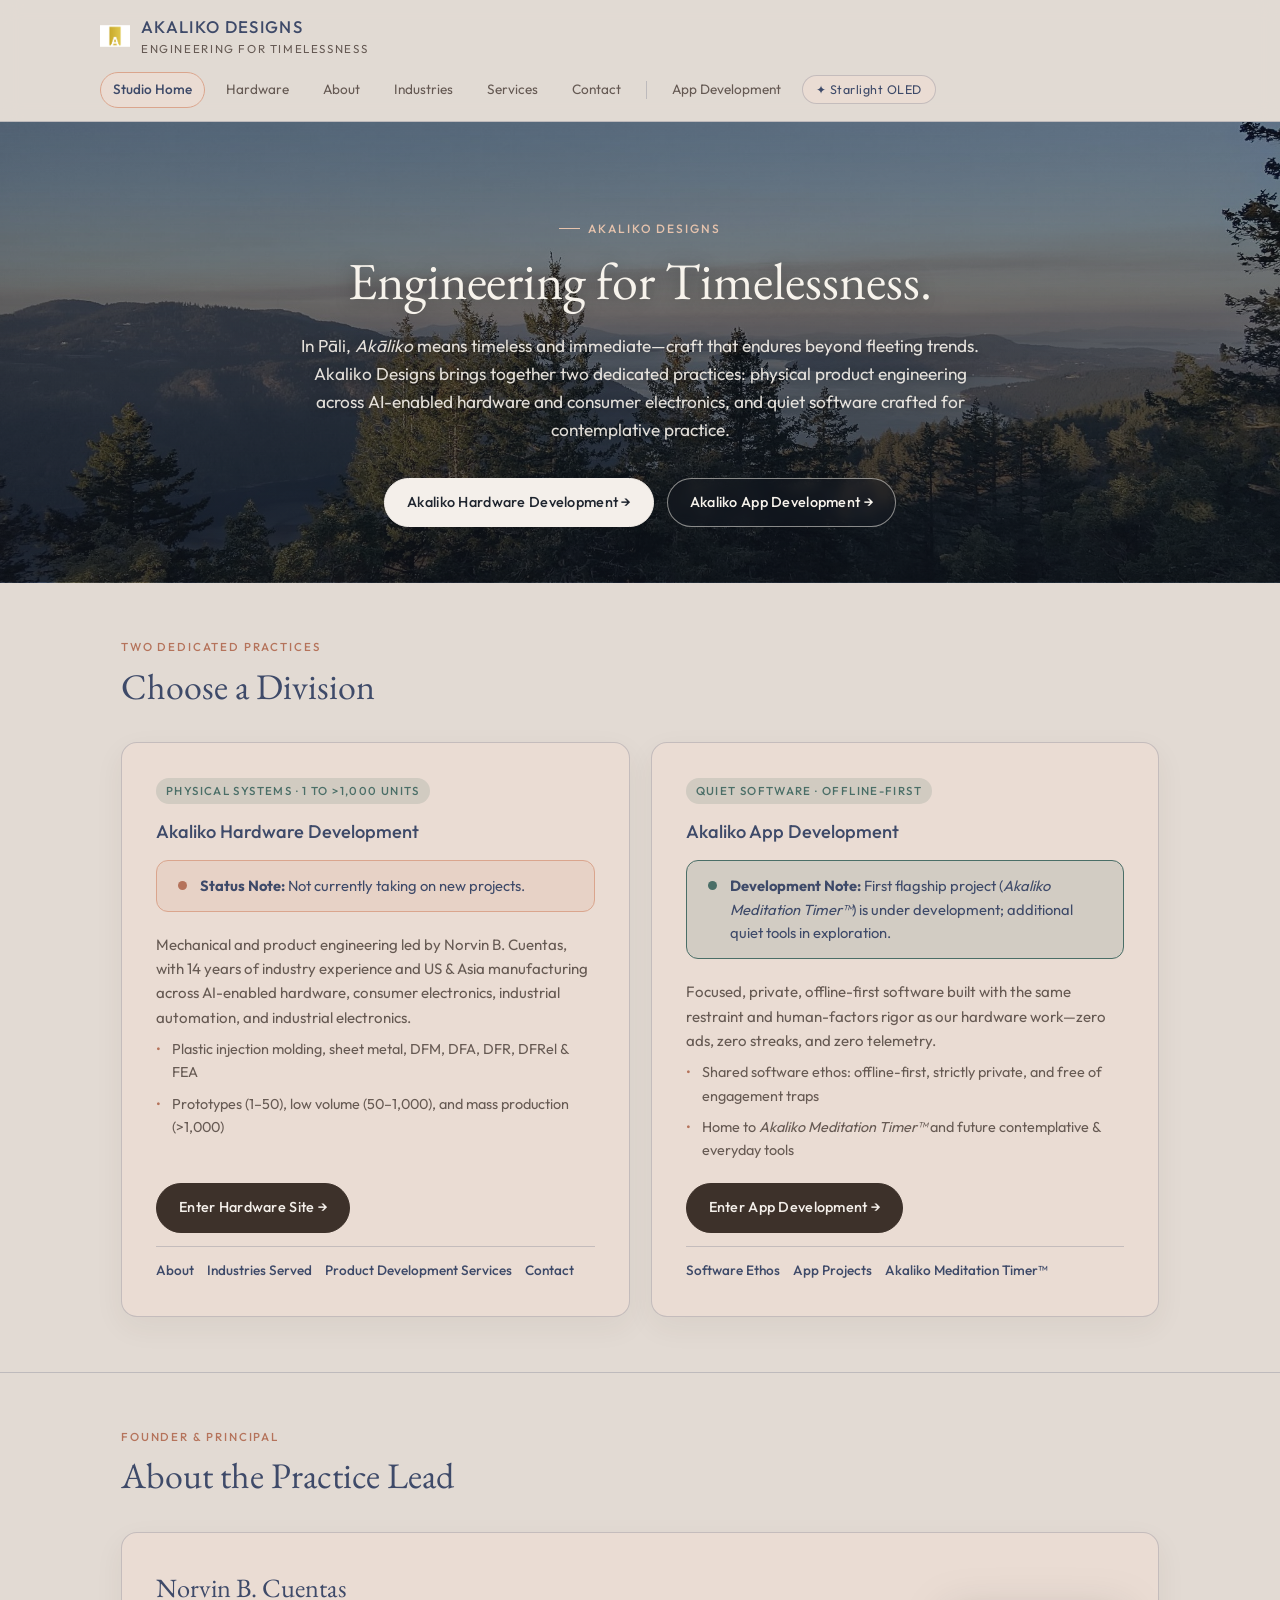
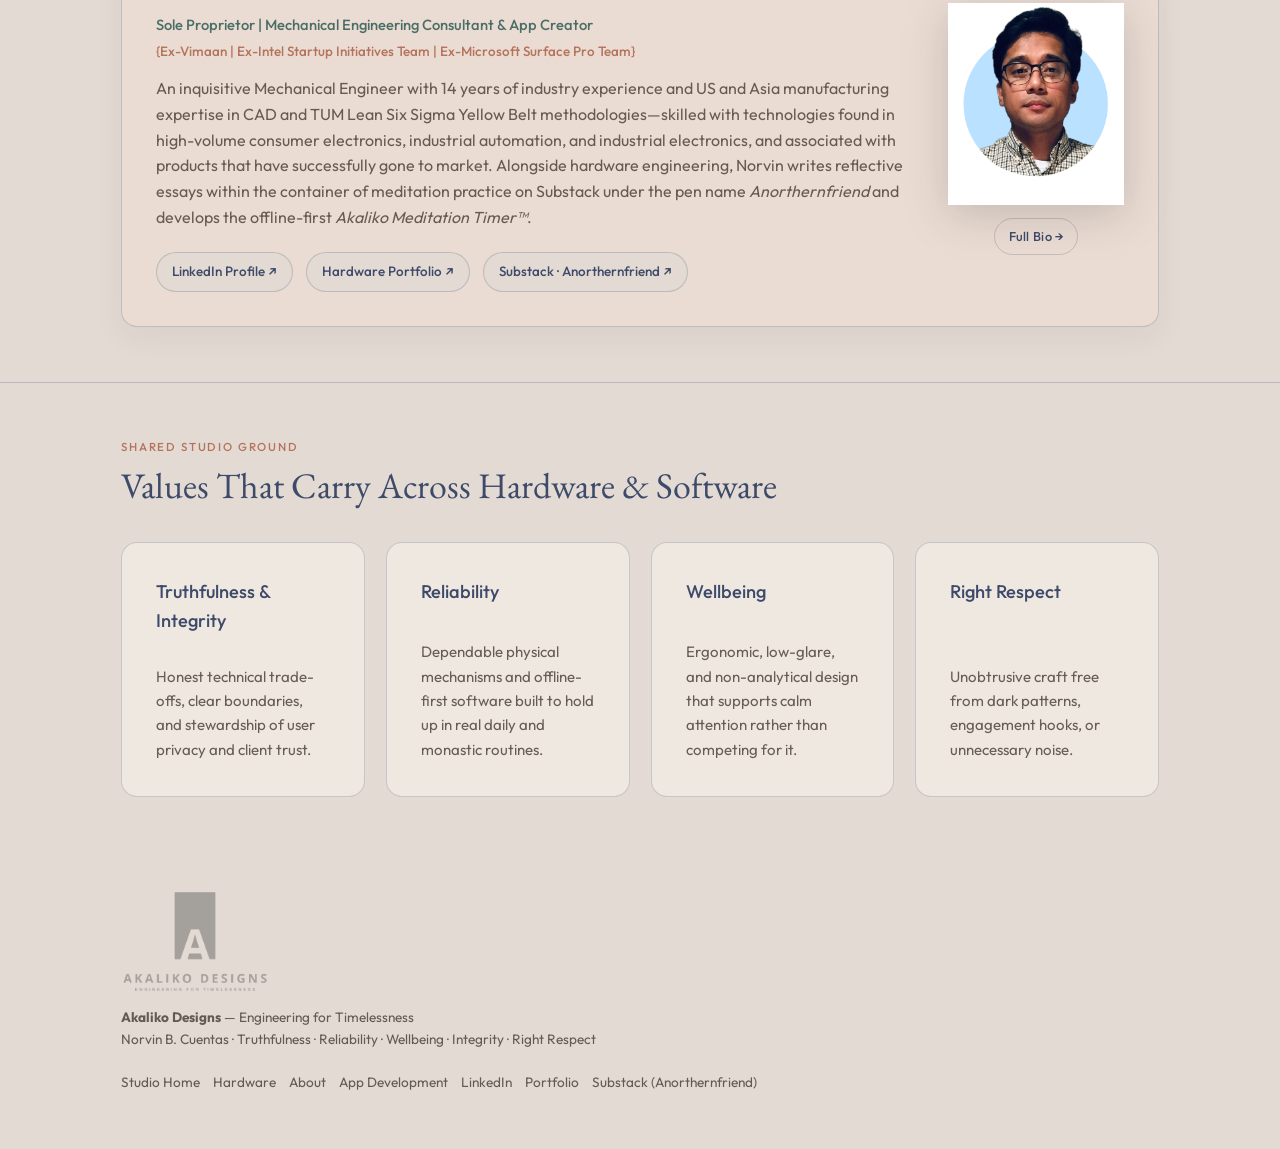
==== commit 19fed2be: "Create Akaliko App Development division hub (apps.html) and tighten meditation-timer.html to high-le" ====
--- a/index.html
+++ b/index.html
@@ -813,7 +813,7 @@
         <a href="services.html">Services</a>
         <a href="contact.html">Contact</a>
         <span class="nav-divider" aria-hidden="true"></span>
-        <a href="meditation-timer.html">App Development</a>
+        <a href="apps.html">App Development</a>
         <button type="button" id="themeToggle" class="theme-toggle">✦ Starlight OLED</button>
       </nav>
     </div>
@@ -829,7 +829,7 @@
         </p>
         <div class="cta-row">
           <a href="hardware.html" class="btn">Akaliko Hardware Development →</a>
-          <a href="meditation-timer.html" class="btn secondary">Akaliko App Development →</a>
+          <a href="apps.html" class="btn secondary">Akaliko App Development →</a>
         </div>
       </div>
     </section>
@@ -872,29 +872,28 @@
 
           <article class="card">
             <div>
-              <span class="tier-badge">Quiet Software · Offline &amp; Free</span>
+              <span class="tier-badge">Quiet Software · Offline-First</span>
               <h3 style="margin-top:var(--s2)">Akaliko App Development</h3>
               <div class="status-banner cool" role="status" style="margin-top:var(--s2)">
                 <span class="status-dot" aria-hidden="true"></span>
-                <div><strong>Development Note:</strong> The Akaliko Meditation Timer is under development.</div>
+                <div><strong>Development Note:</strong> First flagship project (<em>Akaliko Meditation Timer™</em>) is under development; additional quiet tools in exploration.</div>
               </div>
               <p>
-                Distraction-free software crafted for lay meditators and monastics alike—100% offline-first, free, with zero ads, zero streaks, zero telemetry, and an unadorned dial that honors stillness.
+                Focused, private, offline-first software built with the same restraint and human-factors rigor as our hardware work—zero ads, zero streaks, and zero telemetry.
               </p>
               <ul class="clean-list">
-                <li>Design ethos, golden-ratio &amp; Fibonacci craft, and unadorned dial restraint</li>
-                <li>Circadian light, acoustic envelope, and bounded-randomness research &amp; gallery</li>
+                <li>Shared software ethos: offline-first, strictly private, and free of engagement traps</li>
+                <li>Home to <em>Akaliko Meditation Timer™</em> and future contemplative &amp; everyday tools</li>
               </ul>
             </div>
             <div>
               <div class="cta-row" style="margin-bottom:var(--s2)">
-                <a href="meditation-timer.html" class="btn">Explore App Ethos &amp; Research →</a>
+                <a href="apps.html" class="btn">Enter App Development →</a>
               </div>
               <div class="card-links">
-                <a href="meditation-timer.html#ethos">Guiding Principles</a>
-                <a href="meditation-timer.html#envelope-lab">Envelope Lab</a>
-                <a href="meditation-timer.html#research">Research Notes</a>
-                <a href="meditation-timer.html#gallery">Visual Reference</a>
+                <a href="apps.html#ethos">Software Ethos</a>
+                <a href="apps.html#projects">App Projects</a>
+                <a href="meditation-timer.html">Akaliko Meditation Timer™</a>
               </div>
             </div>
           </article>
@@ -972,7 +971,7 @@
         <a href="index.html">Studio Home</a>
         <a href="hardware.html">Hardware</a>
         <a href="about.html">About</a>
-        <a href="meditation-timer.html">App Development</a>
+        <a href="apps.html">App Development</a>
         <a href="https://www.linkedin.com/in/norvincuentas" target="_blank" rel="noopener">LinkedIn</a>
         <a href="https://www.akalikodesigns.com/portfolio" target="_blank" rel="noopener">Portfolio</a>
         <a href="https://anorthernfriend.substack.com/" target="_blank" rel="noopener">Substack (Anorthernfriend)</a>
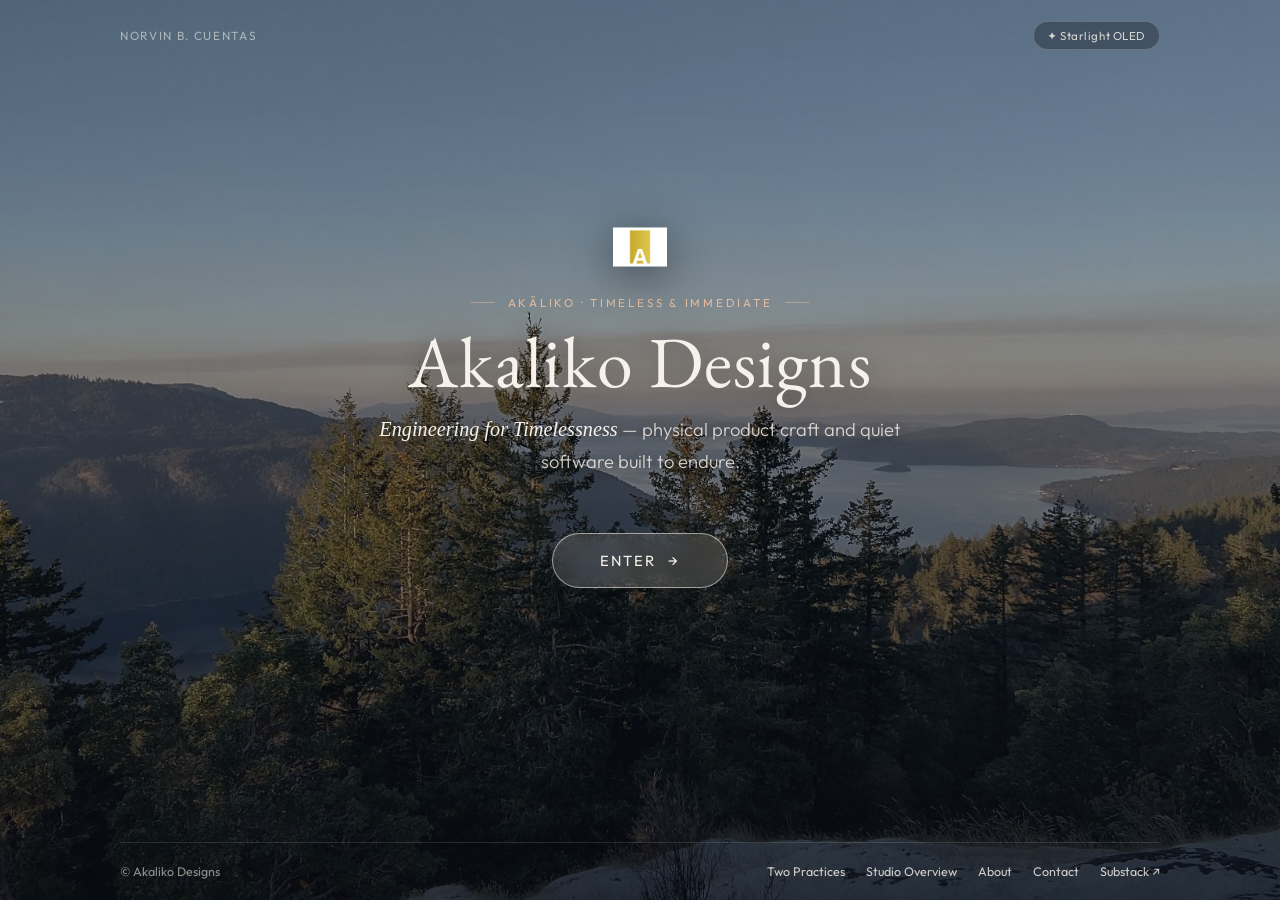
==== commit c4309e55: "Promote Horizon Threshold welcome facade to root homepage (index.html) and move Studio Overview to s" ====
--- a/index.html
+++ b/index.html
@@ -5,12 +5,11 @@
   <meta name="viewport" content="width=device-width, initial-scale=1.0">
   <link rel="icon" type="image/png" href="assets/akaliko-mark-gold.png">
   <title>Akaliko Designs — Engineering for Timelessness</title>
-  <meta name="description" content="Akaliko Designs studio gateway by Norvin B. Cuentas: Hardware Development (not currently taking on new projects) and App Development (the Akaliko Meditation Timer is under development).">
+  <meta name="description" content="Akaliko Designs by Norvin B. Cuentas — Engineering for Timelessness across physical hardware development and quiet contemplative software.">
   <link rel="preconnect" href="https://fonts.googleapis.com">
   <link rel="preconnect" href="https://fonts.gstatic.com" crossorigin>
-  <link href="https://fonts.googleapis.com/css2?family=EB+Garamond:ital,wght@0,400;0,500;1,400&family=Outfit:wght@300;400;500;600&display=swap" rel="stylesheet">
+  <link href="https://fonts.googleapis.com/css2?family=EB+Garamond:ital,wght@0,400;0,500;1,400&family=Outfit:wght@300;400;500&display=swap" rel="stylesheet">
   <style>
-/* Akaliko Designs — Unified Stylesheet (Zion & Patagonia + Starlight OLED) */
 :root {
   --phi: 1.618;
   --s1: 8px;
@@ -18,966 +17,267 @@
   --s3: 21px;
   --s4: 34px;
   --s5: 55px;
-  --s6: 89px;
-  --bg: #E2DAD3;
-  --surface: #EADCD3;
-  --surface-alt: #EFE8E1;
-  --fg: #3D312A;
-  --ink: #3E4A69;
-  --muted: rgba(61, 49, 42, 0.76);
-  --line: rgba(62, 74, 105, 0.22);
-  --accent-warm: #DAA58D;
-  --accent-warm-deep: #B5735B;
-  --accent-cool: #4A6E67;
-  --accent-cool-soft: #8BC7BD;
-  --btn-bg: #3D312A;
-  --btn-fg: #F4EFEA;
-  --shadow: 0 10px 30px rgba(61, 49, 42, 0.06);
-  --font-sans: "Outfit", -apple-system, BlinkMacSystemFont, "Segoe UI", Roboto, sans-serif;
-  --font-serif: "EB Garamond", Georgia, serif;
+  --fg: #F6F2EB;
+  --muted: rgba(246, 242, 235, 0.82);
+  --dim: rgba(246, 242, 235, 0.56);
+  --warm: #E3BC9E;
+  --scrim-top: rgba(13, 18, 27, 0.36);
+  --scrim-mid: rgba(13, 18, 27, 0.50);
+  --scrim-bot: rgba(9, 12, 18, 0.82);
+  --font-serif: 'EB Garamond', Georgia, serif;
+  --font-sans: 'Outfit', system-ui, -apple-system, sans-serif;
 }
 
 html[data-theme="starlight"] {
-  --bg: #000000;
-  --surface: #0A0A0A;
-  --surface-alt: #111111;
-  --fg: #D8D8D8;
-  --ink: #F2F2F2;
-  --muted: #9A9A9A;
-  --line: #262626;
-  --accent-warm: #DAA58D;
-  --accent-warm-deep: #E6B5A0;
-  --accent-cool: #8BC7BD;
-  --accent-cool-soft: #8BC7BD;
-  --btn-bg: #F2F2F2;
-  --btn-fg: #000000;
-  --shadow: 0 10px 30px rgba(0, 0, 0, 0.65);
-}
-
-* { box-sizing: border-box; }
-html { scroll-behavior: smooth; }
+  --scrim-top: rgba(0, 0, 0, 0.62);
+  --scrim-mid: rgba(0, 0, 0, 0.74);
+  --scrim-bot: rgba(0, 0, 0, 0.94);
+}
+
+*, *::before, *::after { box-sizing: border-box; }
+html, body { margin: 0; padding: 0; }
+
 body {
-  margin: 0;
-  background: var(--bg);
-  color: var(--fg);
+  min-height: 100svh;
   font-family: var(--font-sans);
-  line-height: 1.618;
-  transition: background-color 0.35s ease, color 0.35s ease;
+  color: var(--fg);
+  background:
+    linear-gradient(180deg, var(--scrim-top) 0%, var(--scrim-mid) 54%, var(--scrim-bot) 100%),
+    url("assets/hero-evergreen-vista.jpg") center 46% / cover no-repeat fixed;
+  display: flex;
+  flex-direction: column;
+  justify-content: space-between;
+  padding: var(--s3) var(--s3) calc(var(--s3) + env(safe-area-inset-bottom, 0px));
   -webkit-font-smoothing: antialiased;
 }
 
-a { color: inherit; text-decoration: none; }
-
-.container {
-  max-width: 1080px;
+.top-bar {
+  width: 100%;
+  max-width: 1040px;
   margin: 0 auto;
-  padding: 0 var(--s3);
-}
-
-header.site-header {
-  position: sticky;
-  top: 0;
-  z-index: 50;
-  background: color-mix(in srgb, var(--bg) 90%, transparent);
-  backdrop-filter: blur(10px);
-  border-bottom: 1px solid var(--line);
-}
-
-.header-inner {
-  display: flex;
-  flex-wrap: wrap;
+  display: flex;
   align-items: center;
   justify-content: space-between;
   gap: var(--s2);
-  padding: var(--s2) 0;
-}
-
-.brand-group {
-  display: flex;
-  flex-direction: column;
-  gap: 2px;
-}
-
-.brand-title {
-  font-size: 1.05rem;
-  font-weight: 500;
-  letter-spacing: 0.08em;
-  text-transform: uppercase;
-  color: var(--ink);
-}
-
-.brand-sub {
-  font-size: 0.72rem;
+  font-size: 0.74rem;
   letter-spacing: 0.14em;
   text-transform: uppercase;
+  color: var(--dim);
+}
+.mode-btn {
+  background: rgba(14, 19, 28, 0.34);
+  border: 1px solid rgba(246, 242, 235, 0.22);
   color: var(--muted);
-}
-
-nav.primary-nav {
-  display: flex;
-  flex-wrap: wrap;
-  align-items: center;
-  gap: var(--s1);
-}
-
-nav.primary-nav a {
-  font-size: 0.85rem;
-  padding: 6px 12px;
-  border-radius: 999px;
-  color: var(--muted);
-  border: 1px solid transparent;
-  transition: all 0.2s ease;
-}
-
-nav.primary-nav a:hover {
-  color: var(--ink);
-  border-color: var(--line);
-}
-
-nav.primary-nav a.active {
-  color: var(--ink);
-  background: var(--surface);
-  border-color: var(--accent-warm);
-  font-weight: 500;
-}
-
-.nav-divider {
-  width: 1px;
-  height: 18px;
-  background: var(--line);
-  margin: 0 4px;
-}
-
-.theme-toggle {
-  display: inline-flex;
-  align-items: center;
-  gap: 6px;
-  background: var(--surface);
-  color: var(--ink);
-  border: 1px solid var(--line);
   border-radius: 999px;
   padding: 6px 13px;
-  font-family: inherit;
-  font-size: 0.78rem;
-  letter-spacing: 0.04em;
+  font: inherit;
+  font-size: 0.72rem;
+  letter-spacing: 0.05em;
+  text-transform: none;
   cursor: pointer;
-  transition: border-color 0.2s ease, background-color 0.2s ease;
-}
-
-.theme-toggle:hover {
-  border-color: var(--accent-warm);
-}
-
-.status-banner {
-  display: flex;
-  align-items: flex-start;
-  gap: var(--s2);
-  padding: var(--s2) var(--s3);
-  border-radius: 12px;
-  background: color-mix(in srgb, var(--accent-warm) 18%, var(--surface));
-  border: 1px solid var(--accent-warm);
-  color: var(--ink);
-  font-size: 0.92rem;
+  backdrop-filter: blur(8px);
+  transition: border-color 0.2s ease, color 0.2s ease, background 0.2s ease;
+}
+.mode-btn:hover {
+  border-color: rgba(227, 188, 158, 0.65);
+  color: var(--fg);
+  background: rgba(20, 26, 38, 0.62);
+}
+
+/* Golden-section optical centerpiece */
+.threshold {
+  width: 100%;
+  max-width: 660px;
+  margin: 0 auto;
+  flex: 1;
+  display: flex;
+  flex-direction: column;
+  align-items: center;
+  text-align: center;
+  padding: var(--s4) 0;
+  animation: quiet-settle 0.9s ease both;
+}
+.threshold::before { content: ""; flex: 1 1 0; }
+.threshold::after { content: ""; flex: var(--phi) 1 0; }
+
+@keyframes quiet-settle {
+  from { opacity: 0; transform: translateY(8px); }
+  to { opacity: 1; transform: translateY(0); }
+}
+@media (prefers-reduced-motion: reduce) {
+  .threshold { animation: none; }
+}
+
+.crest {
+  width: 54px;
+  height: 54px;
+  object-fit: contain;
   margin-bottom: var(--s3);
-}
-
-.status-banner.cool {
-  background: color-mix(in srgb, var(--accent-cool) 15%, var(--surface));
-  border-color: var(--accent-cool);
-}
-
-.status-dot {
-  width: 9px;
-  height: 9px;
-  border-radius: 50%;
-  background: var(--accent-warm-deep);
-  margin-top: 7px;
-  flex: 0 0 auto;
-}
-
-.status-banner.cool .status-dot {
-  background: var(--accent-cool);
-}
-
-.hero {
-  padding: var(--s5) 0 var(--s4);
-  border-bottom: 1px solid var(--line);
-}
-
-.hero-centered {
-  padding: var(--s6) 0 var(--s5);
-  border-bottom: 1px solid var(--line);
-  text-align: center;
-}
-
-.hero-centered .eyebrow { justify-content: center; }
-.hero-centered h1 { margin-left: auto; margin-right: auto; max-width: 24ch; }
-.hero-centered .lead { margin-left: auto; margin-right: auto; }
-.hero-centered .cta-row { justify-content: center; }
-
-.hero-vista {
-  position: relative;
-  background:
-    linear-gradient(180deg, rgba(18, 24, 34, 0.50) 0%, rgba(18, 24, 34, 0.62) 58%, rgba(14, 18, 26, 0.78) 100%),
-    url("assets/hero-evergreen-vista.jpg") center 46% / cover no-repeat;
-  color: #F7F3EC;
-  border-bottom: 1px solid var(--line);
-}
-html[data-theme="starlight"] .hero-vista {
-  background:
-    linear-gradient(180deg, rgba(0, 0, 0, 0.56) 0%, rgba(0, 0, 0, 0.68) 62%, rgba(0, 0, 0, 0.90) 100%),
-    url("assets/hero-evergreen-vista.jpg") center 46% / cover no-repeat;
-}
-.hero-vista .eyebrow { color: #E6C3AD; }
-.hero-vista .eyebrow::before { background: #E6C3AD; }
-.hero-vista h1 { color: #F7F3EC; text-shadow: 0 2px 18px rgba(0, 0, 0, 0.35); }
-.hero-vista .lead { color: rgba(247, 243, 236, 0.90); text-shadow: 0 1px 10px rgba(0, 0, 0, 0.30); }
-.hero-vista .btn { background: #F4EFEA; color: #1E242E; border-color: #F4EFEA; }
-.hero-vista .btn.secondary {
-  background: rgba(20, 25, 34, 0.42);
-  color: #F7F3EC;
-  border-color: rgba(247, 243, 236, 0.52);
-  backdrop-filter: blur(6px);
-}
-.hero-vista .btn.secondary:hover {
-  background: rgba(247, 243, 236, 0.18);
-  border-color: #F7F3EC;
+  filter: drop-shadow(0 8px 22px rgba(0, 0, 0, 0.45));
 }
 
 .eyebrow {
   display: inline-flex;
   align-items: center;
-  gap: 8px;
-  font-size: 0.75rem;
-  letter-spacing: 0.16em;
+  gap: 13px;
+  font-size: 0.72rem;
+  font-weight: 400;
+  letter-spacing: 0.24em;
   text-transform: uppercase;
-  color: var(--accent-cool);
+  color: var(--warm);
   margin-bottom: var(--s2);
-  font-weight: 500;
-}
-
-.eyebrow::before {
+}
+.eyebrow::before,
+.eyebrow::after {
   content: "";
-  width: 21px;
+  width: 24px;
   height: 1px;
-  background: var(--accent-cool);
+  background: rgba(227, 188, 158, 0.52);
 }
 
 h1 {
+  margin: 0 0 var(--s2);
   font-family: var(--font-serif);
   font-weight: 400;
-  font-size: clamp(2.1rem, 4.4vw, 3.25rem);
-  line-height: 1.15;
-  color: var(--ink);
-  margin: 0 0 var(--s3);
-  max-width: 22ch;
-}
-
-.lead {
-  font-size: 1.08rem;
+  font-size: clamp(2.7rem, 6.8vw, 4.5rem);
+  line-height: 1.06;
+  letter-spacing: 0.015em;
+  color: var(--fg);
+  text-shadow: 0 4px 28px rgba(0, 0, 0, 0.38);
+}
+
+.tagline {
+  margin: 0 auto var(--s5);
+  max-width: 44ch;
+  font-size: clamp(1rem, 1.9vw, 1.15rem);
+  font-weight: 300;
+  line-height: 1.68;
   color: var(--muted);
-  max-width: 64ch;
-  margin: 0 0 var(--s4);
-}
-
-.cta-row {
+  text-shadow: 0 1px 14px rgba(0, 0, 0, 0.34);
+}
+.tagline em {
+  font-family: var(--font-serif);
+  font-size: 1.1em;
+  color: var(--fg);
+}
+
+.enter-btn {
+  display: inline-flex;
+  align-items: center;
+  justify-content: center;
+  gap: 12px;
+  min-width: 176px;
+  min-height: 55px;
+  padding: 13px 34px;
+  border-radius: 999px;
+  background: rgba(246, 242, 235, 0.14);
+  border: 1px solid rgba(246, 242, 235, 0.56);
+  color: var(--fg);
+  text-decoration: none;
+  font-size: 0.92rem;
+  font-weight: 400;
+  letter-spacing: 0.14em;
+  text-transform: uppercase;
+  backdrop-filter: blur(10px);
+  -webkit-backdrop-filter: blur(10px);
+  transition: background 0.25s ease, border-color 0.25s ease, transform 0.2s ease, box-shadow 0.25s ease;
+}
+.enter-btn:hover,
+.enter-btn:focus-visible {
+  background: rgba(246, 242, 235, 0.94);
+  border-color: #F6F2EB;
+  color: #161B24;
+  transform: translateY(-2px);
+  box-shadow: 0 14px 36px rgba(0, 0, 0, 0.35);
+  outline: none;
+}
+.enter-arrow { transition: transform 0.2s ease; }
+.enter-btn:hover .enter-arrow { transform: translateX(4px); }
+
+.foot-whisper {
+  width: 100%;
+  max-width: 1040px;
+  margin: 0 auto;
+  padding-top: var(--s3);
+  border-top: 1px solid rgba(246, 242, 235, 0.12);
   display: flex;
   flex-wrap: wrap;
+  align-items: center;
+  justify-content: space-between;
   gap: var(--s2);
-  align-items: center;
-}
-
-.btn {
-  display: inline-flex;
-  align-items: center;
-  gap: 8px;
-  padding: 12px 22px;
-  border-radius: 999px;
-  font-size: 0.9rem;
-  font-weight: 500;
-  letter-spacing: 0.02em;
-  border: 1px solid var(--btn-bg);
-  background: var(--btn-bg);
-  color: var(--btn-fg);
-  cursor: pointer;
-  transition: transform 0.15s ease, opacity 0.2s ease;
-}
-
-.btn:hover { opacity: 0.9; transform: translateY(-1px); }
-
-.btn.secondary {
-  background: transparent;
-  color: var(--ink);
-  border-color: var(--line);
-}
-
-.btn.secondary:hover {
-  border-color: var(--accent-warm);
-  background: var(--surface);
-}
-
-.btn.small {
-  padding: 7px 14px;
-  font-size: 0.8rem;
-}
-
-section.band {
-  padding: var(--s5) 0;
-  border-bottom: 1px solid var(--line);
-}
-
-.section-header {
-  display: flex;
-  flex-direction: column;
-  gap: var(--s1);
-  margin-bottom: var(--s4);
-}
-
-.section-kicker {
-  font-size: 0.72rem;
-  letter-spacing: 0.16em;
-  text-transform: uppercase;
-  color: var(--accent-warm-deep);
-  font-weight: 500;
-}
-
-h2 {
-  font-family: var(--font-serif);
-  font-weight: 400;
-  font-size: clamp(1.65rem, 3vw, 2.25rem);
-  line-height: 1.2;
-  color: var(--ink);
-  margin: 0;
-}
-
-h3 {
-  font-size: 1.14rem;
-  font-weight: 500;
-  color: var(--ink);
-  margin: 0 0 var(--s1);
-}
-
-.grid-2 { display: grid; grid-template-columns: repeat(auto-fit, minmax(300px, 1fr)); gap: var(--s3); }
-.grid-3 { display: grid; grid-template-columns: repeat(auto-fit, minmax(260px, 1fr)); gap: var(--s3); }
-.grid-4 { display: grid; grid-template-columns: repeat(auto-fit, minmax(220px, 1fr)); gap: var(--s3); }
-
-.card {
-  background: var(--surface);
-  border: 1px solid var(--line);
-  border-radius: 16px;
-  padding: var(--s4);
-  box-shadow: var(--shadow);
-  display: flex;
-  flex-direction: column;
-  justify-content: space-between;
+  font-size: 0.78rem;
+  color: var(--dim);
+}
+.whisper-links {
+  display: flex;
+  flex-wrap: wrap;
   gap: var(--s3);
 }
-
-.card.subtle {
-  background: var(--surface-alt);
-  box-shadow: none;
-}
-
-.card p {
-  margin: 0;
+.whisper-links a {
   color: var(--muted);
-  font-size: 0.94rem;
-}
-
-.card-links {
-  display: flex;
-  flex-wrap: wrap;
-  gap: var(--s2);
-  padding-top: var(--s2);
-  border-top: 1px solid var(--line);
-  font-size: 0.85rem;
-}
-
-.card-links a {
-  color: var(--ink);
-  font-weight: 500;
-}
-
-.card-links a:hover {
-  color: var(--accent-warm-deep);
-  text-decoration: underline;
-  text-underline-offset: 3px;
-}
-
-.filter-bar {
-  display: flex;
-  flex-wrap: wrap;
-  gap: var(--s1);
-  margin-bottom: var(--s3);
-}
-
-.filter-btn {
-  background: var(--surface);
-  color: var(--muted);
-  border: 1px solid var(--line);
-  border-radius: 999px;
-  padding: 7px 15px;
-  font-family: inherit;
-  font-size: 0.82rem;
-  cursor: pointer;
-  transition: all 0.2s ease;
-}
-
-.filter-btn.active, .filter-btn:hover {
-  color: var(--ink);
-  border-color: var(--accent-warm);
-  background: var(--surface-alt);
-  font-weight: 500;
-}
-
-.research-card[hidden] { display: none; }
-
-.research-meta {
-  font-size: 0.75rem;
-  letter-spacing: 0.08em;
-  text-transform: uppercase;
-  color: var(--accent-cool);
-  font-weight: 500;
-  margin-bottom: 4px;
-}
-
-.caveat-box {
-  margin-top: var(--s2);
-  padding: var(--s2);
-  border-radius: 10px;
-  background: var(--bg);
-  border-left: 3px solid var(--accent-warm-deep);
-  font-size: 0.84rem;
-  color: var(--muted);
-}
-
-.lab-panel {
-  background: var(--surface);
-  border: 1px solid var(--line);
-  border-radius: 16px;
-  padding: var(--s4);
-  box-shadow: var(--shadow);
-}
-
-.lab-controls {
-  display: flex;
-  flex-wrap: wrap;
-  gap: var(--s2);
-  align-items: center;
-  justify-content: space-between;
-  margin-bottom: var(--s3);
-}
-
-.strike-bars {
-  display: grid;
-  grid-template-columns: repeat(auto-fit, minmax(36px, 1fr));
-  gap: 10px;
-  align-items: end;
-  min-height: 170px;
-  padding: var(--s3);
-  border-radius: 12px;
-  background: var(--bg);
-  border: 1px solid var(--line);
-}
-
-.strike-col {
-  display: flex;
-  flex-direction: column;
-  align-items: center;
-  gap: 6px;
-  height: 100%;
-  justify-content: flex-end;
-}
-
-.strike-bar {
-  width: 100%;
-  max-width: 34px;
-  border-radius: 8px 8px 3px 3px;
-  background: linear-gradient(180deg, var(--accent-warm-deep), var(--accent-cool));
-  transition: height 0.3s ease;
-  min-height: 6px;
-}
-
-.strike-val { font-size: 0.72rem; font-variant-numeric: tabular-nums; color: var(--ink); }
-.strike-lbl { font-size: 0.68rem; color: var(--muted); }
-
-.gallery-card {
-  background: var(--surface);
-  border: 1px solid var(--line);
-  border-radius: 16px;
-  padding: var(--s3);
-  display: flex;
-  flex-direction: column;
-  gap: var(--s2);
-}
-
-.frame-box {
-  position: relative;
-  width: 100%;
-  border-radius: 12px;
-  overflow: hidden;
-  border: 1px solid var(--line);
-  background: var(--bg);
-  cursor: pointer;
-}
-
-.frame-portrait { aspect-ratio: 9 / 14; max-height: 360px; }
-.frame-wide { aspect-ratio: 16 / 10; }
-.frame-box img, .frame-box svg { width: 100%; height: 100%; object-fit: cover; display: block; }
-
-.lightbox {
-  position: fixed;
-  inset: 0;
-  background: rgba(0, 0, 0, 0.82);
-  display: none;
-  align-items: center;
-  justify-content: center;
-  padding: var(--s3);
-  z-index: 100;
-}
-
-.lightbox.open { display: flex; }
-
-.lightbox-inner {
-  background: var(--surface);
-  color: var(--fg);
-  border: 1px solid var(--line);
-  border-radius: 16px;
-  max-width: 780px;
-  width: 100%;
-  padding: var(--s3);
-  display: flex;
-  flex-direction: column;
-  gap: var(--s2);
-}
-
-.tier-badge {
-  display: inline-block;
-  font-size: 0.72rem;
-  letter-spacing: 0.12em;
-  text-transform: uppercase;
-  padding: 4px 10px;
-  border-radius: 999px;
-  background: color-mix(in srgb, var(--accent-cool) 16%, transparent);
-  color: var(--accent-cool);
-  font-weight: 500;
-  width: fit-content;
-}
-
-.tier-metric { font-family: var(--font-serif); font-size: 1.75rem; color: var(--ink); line-height: 1.2; }
-.tier-timeline { font-size: 0.84rem; color: var(--accent-warm-deep); font-weight: 500; }
-
-ul.clean-list {
-  list-style: none;
-  padding: 0;
-  margin: var(--s1) 0 0;
-  display: flex;
-  flex-direction: column;
-  gap: 8px;
-}
-
-ul.clean-list li {
-  font-size: 0.9rem;
-  color: var(--muted);
-  padding-left: 16px;
-  position: relative;
-}
-
-ul.clean-list li::before {
-  content: "•";
-  position: absolute;
-  left: 0;
-  color: var(--accent-warm-deep);
-}
-
-.form-grid {
-  display: grid;
-  grid-template-columns: repeat(auto-fit, minmax(220px, 1fr));
-  gap: var(--s2);
-}
-
-.field { display: flex; flex-direction: column; gap: 6px; }
-.field.full { grid-column: 1 / -1; }
-label { font-size: 0.82rem; font-weight: 500; color: var(--ink); }
-
-input, select, textarea {
-  width: 100%;
-  background: var(--bg);
-  color: var(--fg);
-  border: 1px solid var(--line);
-  border-radius: 10px;
-  padding: 11px 13px;
-  font-family: inherit;
-  font-size: 0.94rem;
-  transition: border-color 0.2s ease;
-}
-
-input:focus, select:focus, textarea:focus {
-  outline: none;
-  border-color: var(--accent-cool);
-}
-
-footer.site-footer {
-  padding: var(--s4) 0 var(--s5);
-  color: var(--muted);
-  font-size: 0.85rem;
-}
-
-.footer-inner {
-  display: flex;
-  flex-wrap: wrap;
-  justify-content: space-between;
-  align-items: center;
-  gap: var(--s3);
-}
-
-.footer-links {
-  display: flex;
-  flex-wrap: wrap;
-  gap: var(--s2);
-}
-
-.footer-links a:hover { color: var(--ink); }
-
-@media (max-width: 720px) {
-  .header-inner { flex-direction: column; align-items: flex-start; }
-  .nav-divider { display: none; }
-}
-
-
-/* Founder / Principal Bio Strip */
-.founder-card {
-  display: grid;
-  grid-template-columns: minmax(0, 1.55fr) auto;
-  gap: var(--s4);
-  align-items: center;
-  background: var(--surface);
-  border: 1px solid var(--line);
-  border-radius: 16px;
-  padding: var(--s4);
-  box-shadow: var(--shadow);
-}
-.founder-role {
-  font-size: 0.92rem;
-  font-weight: 500;
-  color: var(--accent-cool);
-  margin-bottom: 4px;
-}
-.founder-affil {
-  font-size: 0.84rem;
-  color: var(--accent-warm-deep);
-  margin-bottom: var(--s2);
-  font-weight: 500;
-}
-.founder-portrait-wrap {
-  display: flex;
-  flex-direction: column;
-  align-items: center;
-  gap: var(--s2);
-}
-.founder-portrait {
-  width: 148px;
-  height: 148px;
-  border-radius: 50%;
-  object-fit: cover;
-  border: 3px solid var(--accent-warm);
-  background: var(--surface-alt);
-}
-.portrait-placeholder {
-  width: 148px;
-  height: 148px;
-  border-radius: 50%;
-  border: 2px dashed var(--line);
-  background: var(--surface-alt);
-  display: flex;
-  align-items: center;
-  justify-content: center;
-  text-align: center;
-  padding: 12px;
-  font-size: 0.76rem;
-  color: var(--muted);
-}
-@media (max-width: 720px) {
-  .founder-card { grid-template-columns: 1fr; text-align: center; }
-  .founder-portrait-wrap { justify-self: center; }
-}
-
-
-/* Principal / Founder Bio & External Profile Links */
-.bio-links {
-  display: flex;
-  flex-wrap: wrap;
-  gap: var(--s2);
-  margin-top: var(--s3);
-}
-.bio-link-btn {
-  display: inline-flex;
-  align-items: center;
-  gap: 7px;
-  padding: 8px 15px;
-  border-radius: 999px;
-  font-size: 0.84rem;
-  font-weight: 500;
-  background: var(--bg);
-  color: var(--ink);
-  border: 1px solid var(--line);
-  transition: border-color 0.2s ease, transform 0.15s ease;
-}
-.bio-link-btn:hover {
-  border-color: var(--accent-warm-deep);
-  transform: translateY(-1px);
-}
-.studio-bio-panel {
-  display: grid;
-  grid-template-columns: minmax(0, 1.618fr) auto;
-  gap: var(--s4);
-  align-items: center;
-  background: var(--surface);
-  border: 1px solid var(--line);
-  border-radius: 16px;
-  padding: var(--s4);
-  box-shadow: var(--shadow);
-}
-@media (max-width: 720px) {
-  .studio-bio-panel { grid-template-columns: 1fr; text-align: center; }
-  .bio-links { justify-content: center; }
-}
-
-
-/* Akaliko brand mark in header & wordmark lockup */
-.brand-group { display: inline-flex; flex-direction: row; align-items: center; gap: 11px; text-decoration: none; }
-.brand-mark { width: 30px; height: 30px; object-fit: contain; flex: 0 0 auto; display: block; }
-.brand-text { display: flex; flex-direction: column; }
-.footer-lockup { display: block; width: 148px; height: auto; margin-bottom: 10px; opacity: 0.88; filter: brightness(0.28); }
-html[data-theme="starlight"] .footer-lockup { filter: brightness(1.55); opacity: 0.92; }
-.founder-portrait-circle {
-  width: 176px; height: 202px; object-fit: contain; display: block;
-  background: transparent; border: none; border-radius: 0;
-  filter: drop-shadow(0 10px 22px rgba(24, 28, 36, 0.18));
-}
-.client-card {
-  display: grid; grid-template-columns: auto 1fr; gap: var(--s4); align-items: center;
-  background: var(--surface); border: 1px solid var(--line); border-radius: 16px;
-  padding: var(--s4); box-shadow: var(--shadow);
-}
-.client-logo-box {
-  width: 116px; height: 116px; border-radius: 14px; background: #ffffff;
-  border: 1px solid rgba(62, 74, 105, 0.14); padding: 10px;
-  display: flex; align-items: center; justify-content: center; flex: 0 0 auto;
-}
-.client-logo-box img { width: 100%; height: 100%; object-fit: contain; display: block; }
+  text-decoration: none;
+  transition: color 0.2s ease;
+}
+.whisper-links a:hover { color: var(--fg); }
+
 @media (max-width: 640px) {
-  .client-card { grid-template-columns: 1fr; text-align: center; justify-items: center; }
+  body { background-attachment: scroll; padding: var(--s2); }
+  .foot-whisper { justify-content: center; text-align: center; }
+  .whisper-links { justify-content: center; gap: var(--s2); }
 }
   </style>
   <script>
 (function () {
   const root = document.documentElement;
-  const saved = localStorage.getItem('akaliko_site_theme');
-  if (saved === 'starlight') root.setAttribute('data-theme', 'starlight');
+  if (localStorage.getItem('akaliko_site_theme') === 'starlight') root.setAttribute('data-theme', 'starlight');
   window.addEventListener('DOMContentLoaded', () => {
     const btn = document.getElementById('themeToggle');
     if (!btn) return;
-    const syncLabel = () => {
+    const sync = () => {
       const dark = root.getAttribute('data-theme') === 'starlight';
-      btn.textContent = dark ? '☀ Zion & Patagonia' : '✦ Starlight OLED';
+      btn.textContent = dark ? '☀ Twilight Vista' : '✦ Starlight OLED';
       btn.setAttribute('aria-pressed', dark ? 'true' : 'false');
     };
-    syncLabel();
+    sync();
     btn.addEventListener('click', () => {
       const next = root.getAttribute('data-theme') === 'starlight' ? 'zion' : 'starlight';
       if (next === 'starlight') root.setAttribute('data-theme', 'starlight');
       else root.removeAttribute('data-theme');
       localStorage.setItem('akaliko_site_theme', next);
-      syncLabel();
+      sync();
     });
   });
 })();
   </script>
 </head>
 <body>
-  <header class="site-header">
-    <div class="container header-inner">
-      <a href="index.html" class="brand-group">
-        <img src="assets/akaliko-mark-gold.png" alt="" class="brand-mark" width="30" height="30">
-        <span class="brand-text">
-          <span class="brand-title">Akaliko Designs</span>
-          <span class="brand-sub">Engineering for Timelessness</span>
-        </span>
-      </a>
-      <nav class="primary-nav" aria-label="Main site navigation">
-        <a href="index.html" class="active">Studio Home</a>
-        <a href="hardware.html">Hardware</a>
-        <a href="about.html">About</a>
-        <a href="industries.html">Industries</a>
-        <a href="services.html">Services</a>
-        <a href="contact.html">Contact</a>
-        <span class="nav-divider" aria-hidden="true"></span>
-        <a href="apps.html">App Development</a>
-        <button type="button" id="themeToggle" class="theme-toggle">✦ Starlight OLED</button>
-      </nav>
-    </div>
-  </header>
-
-  <main>
-    <section class="hero-centered hero-vista">
-      <div class="container">
-        <div class="eyebrow">Akaliko Designs</div>
-        <h1>Engineering for Timelessness.</h1>
-        <p class="lead">
-          In Pāli, <em>Akāliko</em> means timeless and immediate—craft that endures beyond fleeting trends. Akaliko Designs brings together two dedicated practices: physical product engineering across AI-enabled hardware and consumer electronics, and quiet software crafted for contemplative practice.
-        </p>
-        <div class="cta-row">
-          <a href="hardware.html" class="btn">Akaliko Hardware Development →</a>
-          <a href="apps.html" class="btn secondary">Akaliko App Development →</a>
-        </div>
-      </div>
-    </section>
-
-    <section class="band">
-      <div class="container">
-        <div class="section-header">
-          <span class="section-kicker">Two Dedicated Practices</span>
-          <h2>Choose a Division</h2>
-        </div>
-        <div class="grid-2">
-          <article class="card">
-            <div>
-              <span class="tier-badge">Physical Systems · 1 to &gt;1,000 Units</span>
-              <h3 style="margin-top:var(--s2)">Akaliko Hardware Development</h3>
-              <div class="status-banner" role="status" style="margin-top:var(--s2)">
-                <span class="status-dot" aria-hidden="true"></span>
-                <div><strong>Status Note:</strong> Not currently taking on new projects.</div>
-              </div>
-              <p>
-                Mechanical and product engineering led by Norvin B. Cuentas, with 14 years of industry experience and US &amp; Asia manufacturing across AI-enabled hardware, consumer electronics, industrial automation, and industrial electronics.
-              </p>
-              <ul class="clean-list">
-                <li>Plastic injection molding, sheet metal, DFM, DFA, DFR, DFRel &amp; FEA</li>
-                <li>Prototypes (1–50), low volume (50–1,000), and mass production (&gt;1,000)</li>
-              </ul>
-            </div>
-            <div>
-              <div class="cta-row" style="margin-bottom:var(--s2)">
-                <a href="hardware.html" class="btn">Enter Hardware Site →</a>
-              </div>
-              <div class="card-links">
-                <a href="about.html">About</a>
-                <a href="industries.html">Industries Served</a>
-                <a href="services.html">Product Development Services</a>
-                <a href="contact.html">Contact</a>
-              </div>
-            </div>
-          </article>
-
-          <article class="card">
-            <div>
-              <span class="tier-badge">Quiet Software · Offline-First</span>
-              <h3 style="margin-top:var(--s2)">Akaliko App Development</h3>
-              <div class="status-banner cool" role="status" style="margin-top:var(--s2)">
-                <span class="status-dot" aria-hidden="true"></span>
-                <div><strong>Development Note:</strong> First flagship project (<em>Akaliko Meditation Timer™</em>) is under development; additional quiet tools in exploration.</div>
-              </div>
-              <p>
-                Focused, private, offline-first software built with the same restraint and human-factors rigor as our hardware work—zero ads, zero streaks, and zero telemetry.
-              </p>
-              <ul class="clean-list">
-                <li>Shared software ethos: offline-first, strictly private, and free of engagement traps</li>
-                <li>Home to <em>Akaliko Meditation Timer™</em> and future contemplative &amp; everyday tools</li>
-              </ul>
-            </div>
-            <div>
-              <div class="cta-row" style="margin-bottom:var(--s2)">
-                <a href="apps.html" class="btn">Enter App Development →</a>
-              </div>
-              <div class="card-links">
-                <a href="apps.html#ethos">Software Ethos</a>
-                <a href="apps.html#projects">App Projects</a>
-                <a href="meditation-timer.html">Akaliko Meditation Timer™</a>
-              </div>
-            </div>
-          </article>
-        </div>
-      </div>
-    </section>
-
-    <section class="band">
-      <div class="container">
-        <div class="section-header">
-          <span class="section-kicker">Founder &amp; Principal</span>
-          <h2>About the Practice Lead</h2>
-        </div>
-        <div class="studio-bio-panel">
-          <div>
-            <h3 style="font-family:var(--font-serif);font-size:1.65rem;font-weight:400;margin-bottom:4px">Norvin B. Cuentas</h3>
-            <div class="founder-role">Sole Proprietor | Mechanical Engineering Consultant &amp; App Creator</div>
-            <div class="founder-affil">{Ex-Vimaan | Ex-Intel Startup Initiatives Team | Ex-Microsoft Surface Pro Team}</div>
-            <p style="color:var(--muted);margin:0">
-              An inquisitive Mechanical Engineer with 14 years of industry experience and US and Asia manufacturing expertise in CAD and TUM Lean Six Sigma Yellow Belt methodologies—skilled with technologies found in high-volume consumer electronics, industrial automation, and industrial electronics, and associated with products that have successfully gone to market. Alongside hardware engineering, Norvin writes reflective essays within the container of meditation practice on Substack under the pen name <em>Anorthernfriend</em> and develops the offline-first <em>Akaliko Meditation Timer™</em>.
-            </p>
-            <div class="bio-links">
-              <a href="https://www.linkedin.com/in/norvincuentas" target="_blank" rel="noopener" class="bio-link-btn">LinkedIn Profile ↗</a>
-              <a href="https://www.akalikodesigns.com/portfolio" target="_blank" rel="noopener" class="bio-link-btn">Hardware Portfolio ↗</a>
-              <a href="https://anorthernfriend.substack.com/" target="_blank" rel="noopener" class="bio-link-btn">Substack · Anorthernfriend ↗</a>
-            </div>
-          </div>
-          <div class="founder-portrait-wrap">
-            <img src="assets/norvin-portrait-circle.png" alt="Portrait of Norvin B. Cuentas" class="founder-portrait-circle">
-            <div class="portrait-placeholder" style="display:none">
-              <div><strong>Norvin B. Cuentas</strong><br><code>assets/norvin-cuentas.jpg</code></div>
-            </div>
-            <a href="about.html" class="btn small secondary">Full Bio →</a>
-          </div>
-        </div>
-      </div>
-    </section>
-
-    <section class="band" style="border-bottom:none">
-      <div class="container">
-        <div class="section-header">
-          <span class="section-kicker">Shared Studio Ground</span>
-          <h2>Values That Carry Across Hardware &amp; Software</h2>
-        </div>
-        <div class="grid-4">
-          <article class="card subtle">
-            <h3>Truthfulness &amp; Integrity</h3>
-            <p>Honest technical trade-offs, clear boundaries, and stewardship of user privacy and client trust.</p>
-          </article>
-          <article class="card subtle">
-            <h3>Reliability</h3>
-            <p>Dependable physical mechanisms and offline-first software built to hold up in real daily and monastic routines.</p>
-          </article>
-          <article class="card subtle">
-            <h3>Wellbeing</h3>
-            <p>Ergonomic, low-glare, and non-analytical design that supports calm attention rather than competing for it.</p>
-          </article>
-          <article class="card subtle">
-            <h3>Right Respect</h3>
-            <p>Unobtrusive craft free from dark patterns, engagement hooks, or unnecessary noise.</p>
-          </article>
-        </div>
-      </div>
-    </section>
+  <div class="top-bar">
+    <span>Norvin B. Cuentas</span>
+    <button type="button" id="themeToggle" class="mode-btn">✦ Starlight OLED</button>
+  </div>
+
+  <main class="threshold" aria-label="Akaliko Designs welcome">
+    <img src="assets/akaliko-mark-gold.png" alt="Akaliko Designs monogram" class="crest" width="54" height="54">
+    <div class="eyebrow">Akāliko · Timeless &amp; Immediate</div>
+    <h1>Akaliko Designs</h1>
+    <p class="tagline">
+      <em>Engineering for Timelessness</em> — physical product craft and quiet software built to endure.
+    </p>
+    <a href="gateway.html" class="enter-btn">
+      <span>Enter</span>
+      <span class="enter-arrow" aria-hidden="true">→</span>
+    </a>
   </main>
 
-  <footer class="site-footer">
-    <div class="container footer-inner">
-      <div>
-        <img src="assets/akaliko-lockup.png" alt="Akaliko Designs — Engineering for Timelessness" class="footer-lockup">
-        <strong>Akaliko Designs</strong> — Engineering for Timelessness<br>
-        <span>Norvin B. Cuentas · Truthfulness · Reliability · Wellbeing · Integrity · Right Respect</span>
-      </div>
-      <div class="footer-links">
-        <a href="index.html">Studio Home</a>
-        <a href="hardware.html">Hardware</a>
-        <a href="about.html">About</a>
-        <a href="apps.html">App Development</a>
-        <a href="https://www.linkedin.com/in/norvincuentas" target="_blank" rel="noopener">LinkedIn</a>
-        <a href="https://www.akalikodesigns.com/portfolio" target="_blank" rel="noopener">Portfolio</a>
-        <a href="https://anorthernfriend.substack.com/" target="_blank" rel="noopener">Substack (Anorthernfriend)</a>
-      </div>
+  <footer class="foot-whisper">
+    <span>© Akaliko Designs</span>
+    <div class="whisper-links">
+      <a href="gateway.html">Two Practices</a>
+      <a href="studio.html">Studio Overview</a>
+      <a href="about.html">About</a>
+      <a href="contact.html">Contact</a>
+      <a href="https://anorthernfriend.substack.com/" target="_blank" rel="noopener">Substack ↗</a>
     </div>
   </footer>
-
 </body>
 </html>
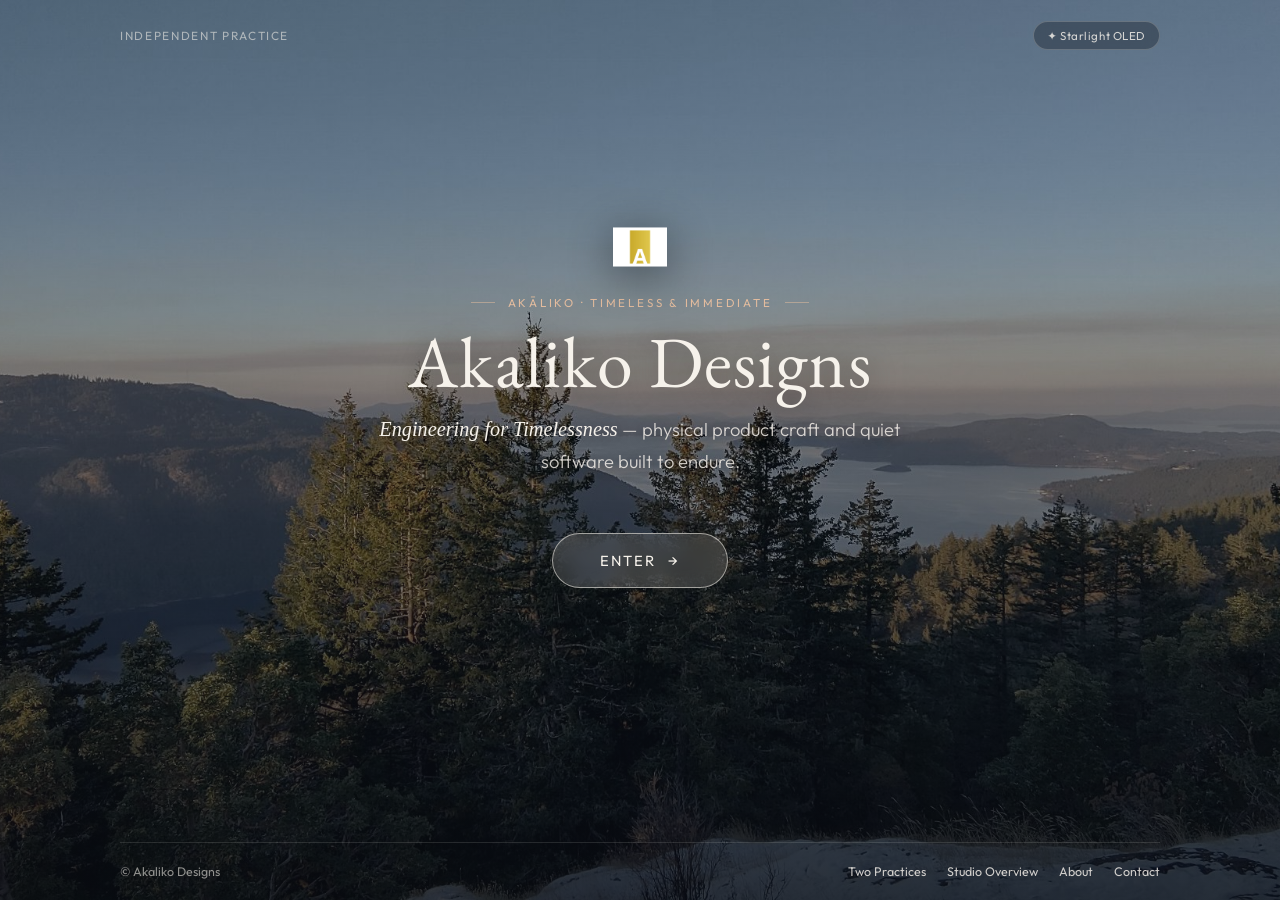
==== commit 24805342: "Move practice lead bio and profile links to subtle principal.html page linked from About" ====
--- a/index.html
+++ b/index.html
@@ -5,7 +5,7 @@
   <meta name="viewport" content="width=device-width, initial-scale=1.0">
   <link rel="icon" type="image/png" href="assets/akaliko-mark-gold.png">
   <title>Akaliko Designs — Engineering for Timelessness</title>
-  <meta name="description" content="Akaliko Designs by Norvin B. Cuentas — Engineering for Timelessness across physical hardware development and quiet contemplative software.">
+  <meta name="description" content="Akaliko Designs — Engineering for Timelessness across physical hardware development and quiet software.">
   <link rel="preconnect" href="https://fonts.googleapis.com">
   <link rel="preconnect" href="https://fonts.gstatic.com" crossorigin>
   <link href="https://fonts.googleapis.com/css2?family=EB+Garamond:ital,wght@0,400;0,500;1,400&family=Outfit:wght@300;400;500&display=swap" rel="stylesheet">
@@ -252,7 +252,7 @@
 </head>
 <body>
   <div class="top-bar">
-    <span>Norvin B. Cuentas</span>
+    <span>Independent Practice</span>
     <button type="button" id="themeToggle" class="mode-btn">✦ Starlight OLED</button>
   </div>
 
@@ -276,7 +276,6 @@
       <a href="studio.html">Studio Overview</a>
       <a href="about.html">About</a>
       <a href="contact.html">Contact</a>
-      <a href="https://anorthernfriend.substack.com/" target="_blank" rel="noopener">Substack ↗</a>
     </div>
   </footer>
 </body>
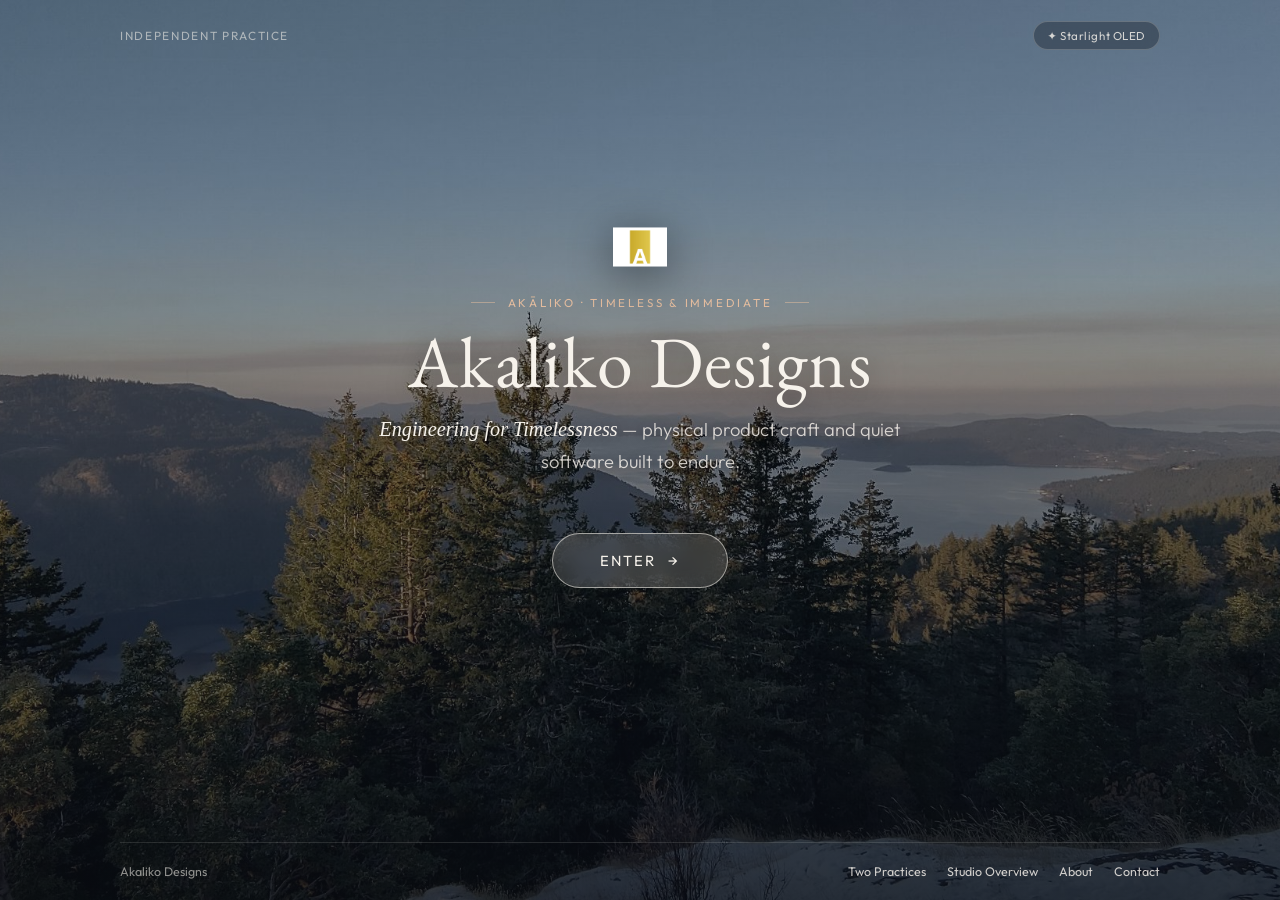
==== commit 32c13296: "Highlight Rondo Thailand decarbonization milestone and remove trademark/copyright symbols" ====
--- a/index.html
+++ b/index.html
@@ -270,7 +270,7 @@
   </main>
 
   <footer class="foot-whisper">
-    <span>© Akaliko Designs</span>
+    <span>Akaliko Designs</span>
     <div class="whisper-links">
       <a href="gateway.html">Two Practices</a>
       <a href="studio.html">Studio Overview</a>
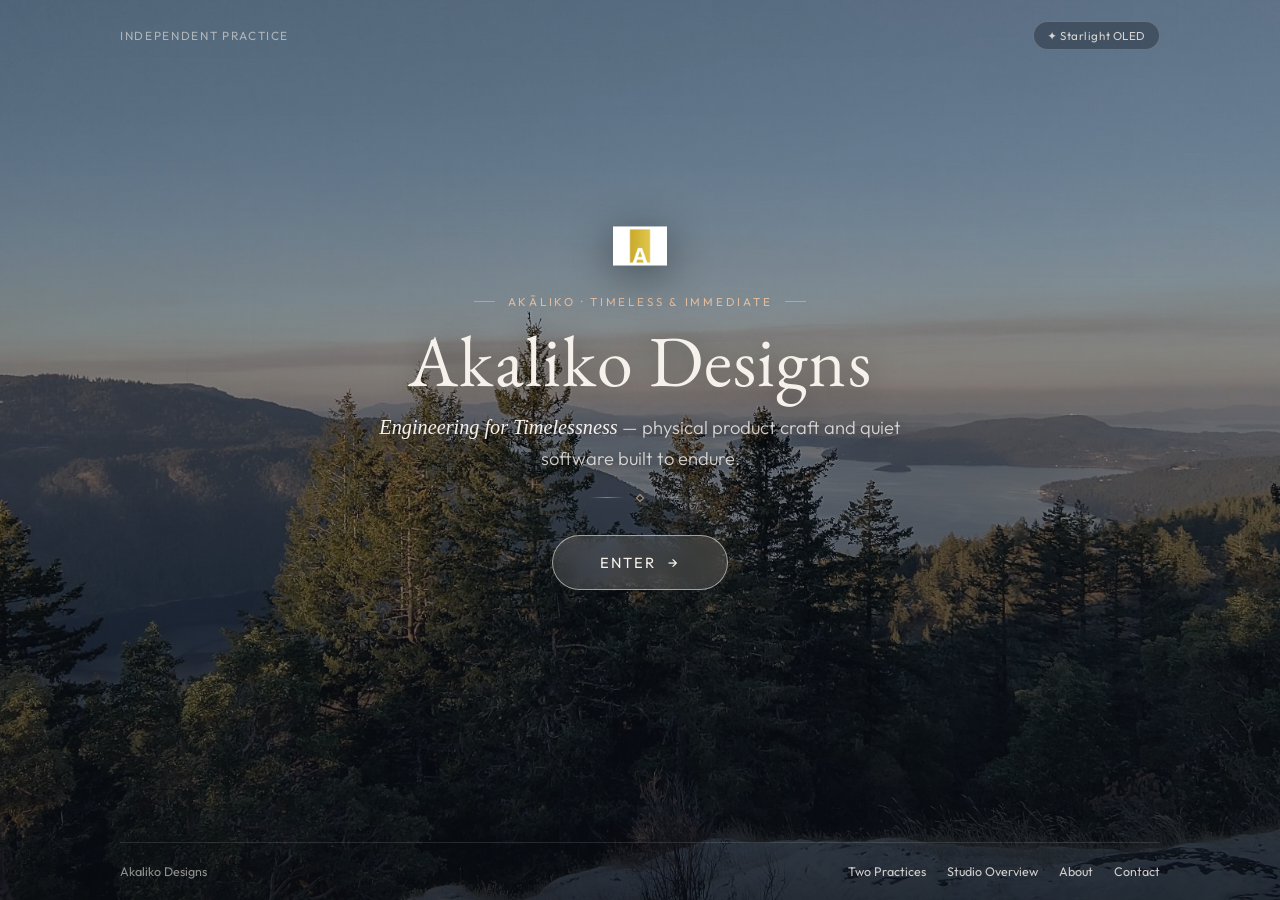
==== commit 5c6bf3ca: "Apply golden ratio proportions, typographic hierarchy, symmetry, and repeating architectural motifs " ====
--- a/index.html
+++ b/index.html
@@ -130,9 +130,30 @@
 .eyebrow::before,
 .eyebrow::after {
   content: "";
-  width: 24px;
+  width: var(--s3);
   height: 1px;
-  background: rgba(227, 188, 158, 0.52);
+  background: rgba(227, 188, 158, 0.56);
+}
+
+.axis-ornament {
+  display: inline-flex;
+  align-items: center;
+  gap: var(--s2);
+  margin: 0 auto var(--s4);
+  opacity: 0.72;
+}
+.axis-ornament::before,
+.axis-ornament::after {
+  content: "";
+  width: var(--s4);
+  height: 1px;
+  background: linear-gradient(90deg, transparent, rgba(227, 188, 158, 0.72), transparent);
+}
+.axis-diamond {
+  width: 6px;
+  height: 6px;
+  border: 1px solid var(--warm);
+  transform: rotate(45deg);
 }
 
 h1 {
@@ -147,11 +168,11 @@
 }
 
 .tagline {
-  margin: 0 auto var(--s5);
+  margin: 0 auto var(--s3);
   max-width: 44ch;
   font-size: clamp(1rem, 1.9vw, 1.15rem);
   font-weight: 300;
-  line-height: 1.68;
+  line-height: 1.618;
   color: var(--muted);
   text-shadow: 0 1px 14px rgba(0, 0, 0, 0.34);
 }
@@ -263,6 +284,7 @@
     <p class="tagline">
       <em>Engineering for Timelessness</em> — physical product craft and quiet software built to endure.
     </p>
+    <div class="axis-ornament" aria-hidden="true"><span class="axis-diamond"></span></div>
     <a href="gateway.html" class="enter-btn">
       <span>Enter</span>
       <span class="enter-arrow" aria-hidden="true">→</span>
